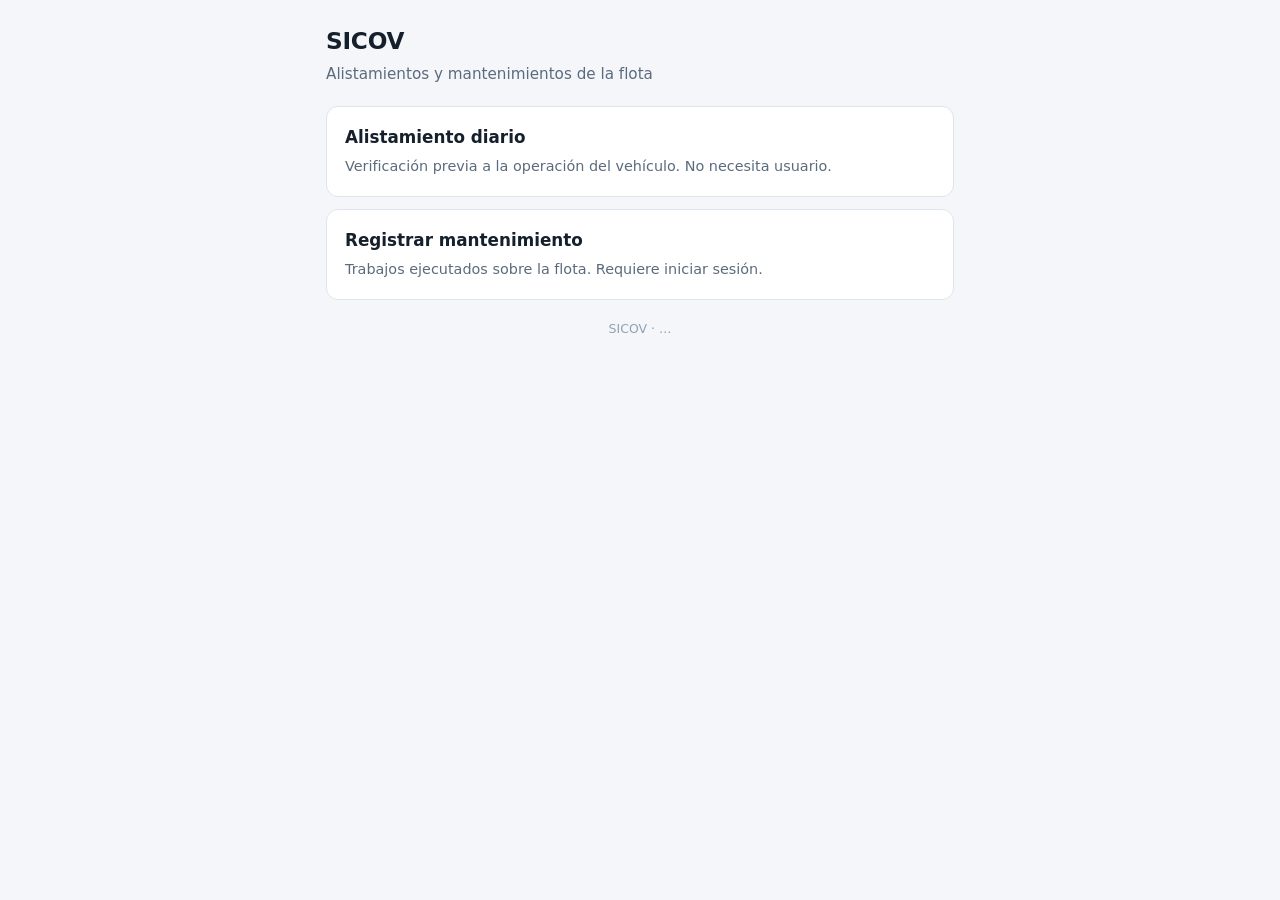
==== index.html @ ee3aa48c "Plataforma SICOV para consumo de GESMOVIL COMBUSES designa a GESMOVIL como Aliado Tecnologico. GESMO" ====
<!doctype html>
<html lang="es">
<head>
<meta charset="utf-8">
<meta name="viewport" content="width=device-width, initial-scale=1, viewport-fit=cover">
<title>SICOV — Alistamientos y mantenimientos</title>
<meta name="description" content="Registro de alistamientos diarios y mantenimientos de la flota.">
<meta name="theme-color" content="#1a4fa0">
<link rel="manifest" href="./manifest.webmanifest">
<link rel="icon" href="./assets/icono-192.png" sizes="192x192" type="image/png">
<link rel="apple-touch-icon" href="./assets/icono-192.png">
<meta name="apple-mobile-web-app-capable" content="yes">
<meta name="apple-mobile-web-app-title" content="SICOV">
<link rel="stylesheet" href="./assets/app.css">
<style>
  /* La portada no lleva barra fija de envio, asi que recupera el hueco que el
     padding del body reserva para ella. */
  body { padding-bottom: calc(env(safe-area-inset-bottom, 0) + 24px); }
</style>
</head>
<body>

<div class="cinta" id="cinta-version" hidden></div>
<div class="cinta" id="cinta-conexion" hidden></div>

<div class="envoltura">
  <header>
    <div>
      <h1>SICOV</h1>
      <p class="sub">Alistamientos y mantenimientos de la flota</p>
    </div>
  </header>

  <div id="aviso" class="aviso error" hidden></div>

  <div class="opciones">
    <a class="opcion" href="./alistamiento.html">
      <strong>Alistamiento diario</strong>
      <span>Verificación previa a la operación del vehículo. No necesita usuario.</span>
    </a>
    <a class="opcion" href="./mantenimiento.html">
      <strong>Registrar mantenimiento</strong>
      <span>Trabajos ejecutados sobre la flota. Requiere iniciar sesión.</span>
    </a>
  </div>

  <div class="panel" id="panel-instalar" hidden style="margin-top:14px">
    <h2>Instalar la app</h2>
    <p class="sub nota">
      Se agrega a la pantalla de inicio y abre sin buscar el enlace, incluso sin señal.
    </p>
    <button type="button" class="primario ancho" id="instalar">Instalar</button>
  </div>

  <p class="pie">SICOV · <span id="version">…</span></p>
</div>

<script src="./assets/comun.js"></script>
<script>
// El navegador avisa cuando la app se puede instalar, y solo entonces: el
// boton no se muestra si ya esta instalada o si el navegador no lo soporta,
// para no ofrecer algo que no va a funcionar.
let peticionInstalar = null;

window.addEventListener("beforeinstallprompt", (ev) => {
  // Se evita el banner propio del navegador para ofrecerlo dentro de la
  // pagina, donde se puede explicar para que sirve.
  ev.preventDefault();
  peticionInstalar = ev;
  document.getElementById("panel-instalar").hidden = false;
});

document.getElementById("instalar").addEventListener("click", async () => {
  if (!peticionInstalar) return;
  peticionInstalar.prompt();
  await peticionInstalar.userChoice;
  // El evento sirve una sola vez: si lo rechaza, el navegador lo volvera a
  // ofrecer mas adelante por su cuenta.
  peticionInstalar = null;
  document.getElementById("panel-instalar").hidden = true;
});

window.addEventListener("appinstalled", () => {
  document.getElementById("panel-instalar").hidden = true;
});
</script>
</body>
</html>
---- assets/app.css ----
/* ---------------------------------------------------------------------------
   Estilos de la plataforma SICOV
   ---------------------------------------------------------------------------
   Compartidos por los dos formularios. Estan en un archivo aparte (y no inline
   en cada HTML) para que el service worker los cachee una vez y los reuse: con
   estilos inline, cada cambio en un formulario obliga a volver a descargar
   todo lo demas.

   Mobile-first sin media queries para crecer: el formulario se llena de pie
   junto al vehiculo, en un telefono. El escritorio solo necesita que la
   columna no se estire, y eso lo resuelve un max-width.
--------------------------------------------------------------------------- */

:root {
  --tinta: #16202c;
  --suave: #5b6b7d;
  --linea: #dfe5ec;
  --fondo: #f4f6f9;
  --panel: #ffffff;
  --ok: #1c7a4a;
  --ok-suave: #e8f5ee;
  --mal: #b3261e;
  --mal-suave: #fdecea;
  --acento: #1a4fa0;
  --acento-suave: #eaf1fb;
  --radio: 12px;
  color-scheme: light;
}

* { box-sizing: border-box; }

body {
  margin: 0;
  /* El padding inferior deja sitio a la barra fija de envio, y el
     safe-area-inset evita que el boton quede bajo la barra del sistema en los
     telefonos con notch. */
  padding: env(safe-area-inset-top, 0) 0 calc(env(safe-area-inset-bottom, 0) + 96px);
  background: var(--fondo);
  color: var(--tinta);
  font: 16px/1.5 system-ui, -apple-system, "Segoe UI", sans-serif;
  -webkit-text-size-adjust: 100%;
  /* La app instalada no debe dar el efecto de rebote de una pagina web. */
  overscroll-behavior-y: contain;
}

.envoltura { max-width: 660px; margin: 0 auto; padding: 16px; }

/* --- Cabecera --- */
header { padding: 8px 0 20px; display: flex; align-items: flex-start; gap: 12px; }
header > div { flex: 1; min-width: 0; }
h1 { margin: 0 0 4px; font-size: 1.45rem; letter-spacing: -0.01em; }
.sub { margin: 0; color: var(--suave); font-size: 0.95rem; }

/* --- Paneles --- */
.panel {
  background: var(--panel);
  border: 1px solid var(--linea);
  border-radius: var(--radio);
  padding: 16px;
  margin-bottom: 14px;
}
.panel h2 {
  margin: 0 0 14px;
  font-size: 0.8rem;
  text-transform: uppercase;
  letter-spacing: 0.07em;
  color: var(--suave);
  font-weight: 600;
}
.panel .nota { margin: -6px 0 14px; }

/* --- Campos --- */
label { display: block; margin-bottom: 14px; }
label:last-child { margin-bottom: 0; }
.etiqueta { display: block; font-size: 0.9rem; font-weight: 600; margin-bottom: 6px; }
.pista { display: block; font-size: 0.82rem; color: var(--suave); font-weight: 400; margin-top: 4px; }
.pista.enlinea { display: inline; margin: 0; }

input, select, textarea {
  width: 100%;
  /* Hereda los 16px del body a proposito: por debajo de 16px, iOS hace zoom
     al enfocar el campo y descoloca el formulario. */
  font: inherit;
  padding: 12px;
  border: 1px solid var(--linea);
  border-radius: 9px;
  background: #fff;
  color: inherit;
}
input:focus-visible, select:focus-visible, textarea:focus-visible {
  outline: 2px solid var(--acento);
  outline-offset: 1px;
  border-color: var(--acento);
}
textarea { min-height: 80px; resize: vertical; }

.par { display: flex; gap: 12px; }
.par > label { flex: 1; min-width: 0; }
@media (max-width: 420px) { .par { flex-direction: column; gap: 0; } }

/* --- Grupos del checklist --- */
.grupo-titulo {
  font-size: 0.78rem;
  text-transform: uppercase;
  letter-spacing: 0.06em;
  color: var(--suave);
  font-weight: 700;
  margin: 18px 0 8px;
  padding-top: 12px;
  border-top: 1px solid var(--linea);
}
.grupo-titulo:first-of-type { margin-top: 0; padding-top: 0; border-top: 0; }

/* --- Item con OK / Falla --- */
.item {
  display: flex;
  align-items: center;
  gap: 12px;
  padding: 10px 0;
  border-bottom: 1px solid var(--linea);
}
.item:last-child { border-bottom: 0; }
.item-texto { flex: 1; min-width: 0; font-size: 0.95rem; }
.item-obs { margin-top: 8px; }

.switch { display: flex; gap: 6px; flex-shrink: 0; }
.switch button {
  /* 44px de alto minimo: es el objetivo tactil que se acierta sin precision,
     con el telefono en una mano y de pie junto al vehiculo. */
  min-width: 46px;
  min-height: 44px;
  padding: 0 10px;
  font: 600 0.85rem/1 system-ui, sans-serif;
  border: 1.5px solid var(--linea);
  border-radius: 9px;
  background: #fff;
  color: var(--suave);
  cursor: pointer;
}
.switch button[aria-pressed="true"][data-valor="ok"] {
  background: var(--ok-suave); border-color: var(--ok); color: var(--ok);
}
.switch button[aria-pressed="true"][data-valor="mal"] {
  background: var(--mal-suave); border-color: var(--mal); color: var(--mal);
}

/* --- Casillas (mantenimiento) --- */
.check {
  display: flex;
  align-items: center;
  gap: 12px;
  padding: 10px 0;
  margin: 0;
  border-bottom: 1px solid var(--linea);
  cursor: pointer;
}
.check:last-child { border-bottom: 0; }
.check input {
  width: 22px; height: 22px;
  flex-shrink: 0;
  accent-color: var(--acento);
  cursor: pointer;
}
.check span { flex: 1; font-size: 0.95rem; }

/* --- Selector de tipo --- */
.tipos { display: flex; gap: 10px; }
.tipos button {
  flex: 1;
  min-height: 52px;
  padding: 10px;
  font: 600 0.95rem/1.3 system-ui, sans-serif;
  border: 1.5px solid var(--linea);
  border-radius: 10px;
  background: #fff;
  color: var(--suave);
  cursor: pointer;
}
.tipos button[aria-pressed="true"] {
  background: var(--acento-suave); border-color: var(--acento); color: var(--acento);
}

/* --- Barra fija de envio --- */
.barra {
  position: fixed;
  left: 0; right: 0; bottom: 0;
  background: rgba(255, 255, 255, 0.97);
  border-top: 1px solid var(--linea);
  padding: 12px 16px calc(12px + env(safe-area-inset-bottom, 0));
}
.barra-interna { max-width: 660px; margin: 0 auto; display: flex; align-items: center; gap: 12px; }
.progreso { flex: 1; font-size: 0.88rem; color: var(--suave); }
.progreso strong { color: var(--tinta); }

/* --- Botones --- */
button.primario {
  font: 600 1rem/1 system-ui, sans-serif;
  padding: 14px 22px;
  min-height: 48px;
  border: 0;
  border-radius: 10px;
  background: var(--acento);
  color: #fff;
  cursor: pointer;
}
button.primario:disabled { background: #a9b4c2; cursor: not-allowed; }
button.primario.ancho { width: 100%; }

button.discreto {
  font: 500 0.88rem/1 system-ui, sans-serif;
  padding: 9px 12px;
  min-height: 40px;
  border: 1px solid var(--linea);
  border-radius: 8px;
  background: #fff;
  color: var(--suave);
  cursor: pointer;
  flex-shrink: 0;
}

/* --- Avisos --- */
.aviso {
  padding: 12px 14px;
  border-radius: 9px;
  margin-bottom: 14px;
  font-size: 0.92rem;
  border: 1px solid;
}
.aviso.error { background: var(--mal-suave); border-color: #f0b4b0; color: #7d1a15; }
.aviso.info  { background: var(--acento-suave); border-color: #c3d6f2; color: #14356e; }
.aviso.bien  { background: var(--ok-suave); border-color: #b3ddc5; color: #125633; }

.cargando { padding: 40px 0; text-align: center; color: var(--suave); }

/* --- Estado de conexion y version ---
   Una cinta fija arriba, no un aviso en el flujo: el conductor tiene que poder
   ver que esta sin red en cualquier momento del formulario, no solo al
   principio. */
.cinta {
  position: sticky;
  top: 0;
  z-index: 10;
  padding: 9px 16px calc(9px + 0px);
  padding-top: calc(9px + env(safe-area-inset-top, 0px));
  font: 600 0.85rem/1.3 system-ui, sans-serif;
  text-align: center;
}
.cinta.sinred { background: #4a3a10; color: #ffe9b0; }
.cinta.nueva  { background: var(--acento); color: #fff; display: flex; align-items: center; gap: 10px; justify-content: center; }
.cinta button {
  font: 600 0.82rem/1 system-ui, sans-serif;
  padding: 7px 11px;
  border: 0;
  border-radius: 7px;
  background: rgba(255, 255, 255, 0.92);
  color: var(--acento);
  cursor: pointer;
}

.pie {
  margin: 20px 0 0;
  text-align: center;
  font-size: 0.78rem;
  color: #93a1b2;
}

/* --- Selector de la portada --- */
.opciones { display: grid; gap: 12px; }
.opcion {
  display: block;
  padding: 18px;
  background: var(--panel);
  border: 1px solid var(--linea);
  border-radius: var(--radio);
  text-decoration: none;
  color: inherit;
}
.opcion strong { display: block; font-size: 1.05rem; margin-bottom: 4px; }
.opcion span { color: var(--suave); font-size: 0.9rem; }

[hidden] { display: none !important; }
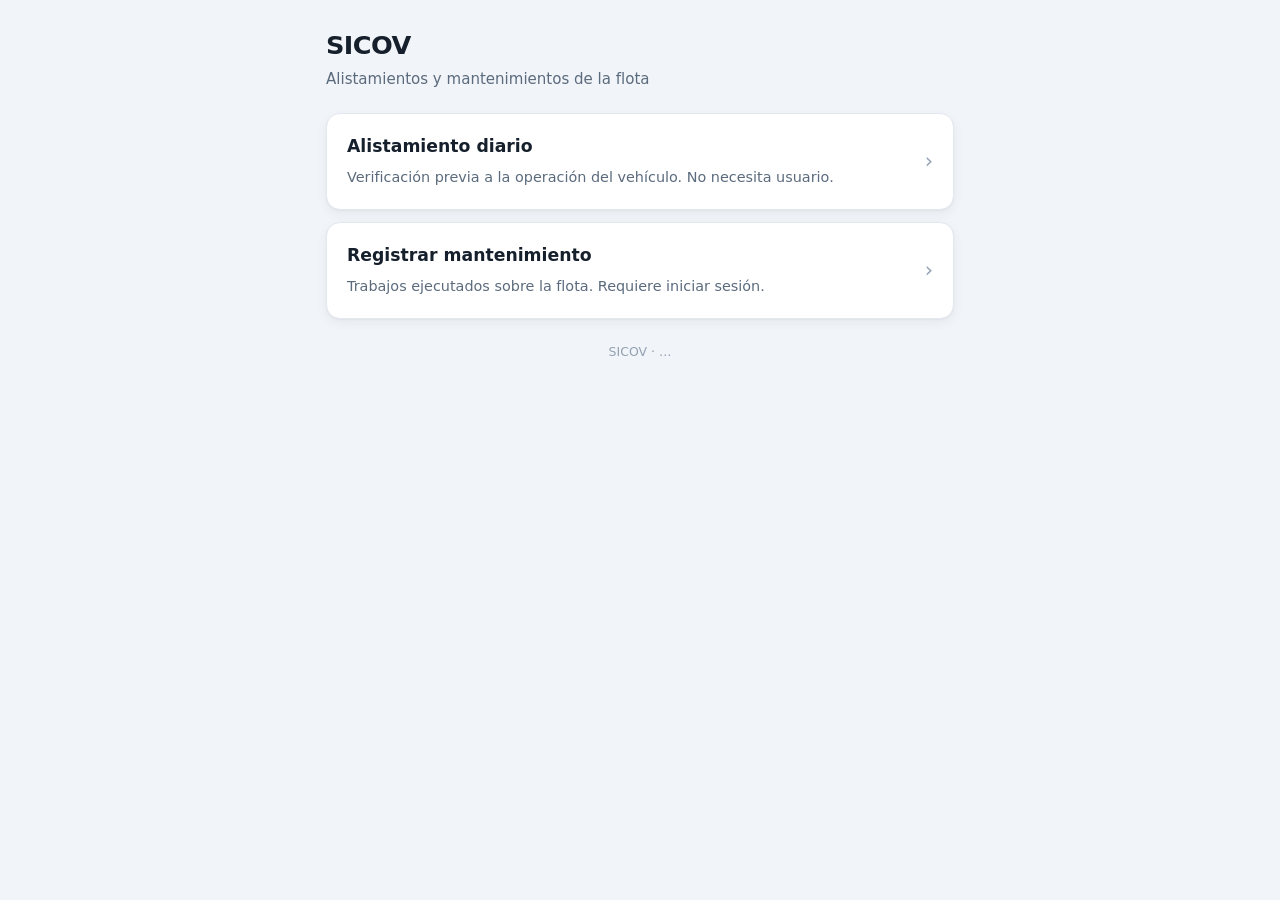
==== commit 08b6e591: "Rediseno del checklist y arreglo del campo de observacion encimado El formulario del conductor se ve" ====
--- a/index.html
+++ b/index.html
@@ -35,12 +35,18 @@
 
   <div class="opciones">
     <a class="opcion" href="./alistamiento.html">
-      <strong>Alistamiento diario</strong>
-      <span>Verificación previa a la operación del vehículo. No necesita usuario.</span>
+      <div>
+        <strong>Alistamiento diario</strong>
+        <span>Verificación previa a la operación del vehículo. No necesita usuario.</span>
+      </div>
+      <span class="flecha" aria-hidden="true">›</span>
     </a>
     <a class="opcion" href="./mantenimiento.html">
-      <strong>Registrar mantenimiento</strong>
-      <span>Trabajos ejecutados sobre la flota. Requiere iniciar sesión.</span>
+      <div>
+        <strong>Registrar mantenimiento</strong>
+        <span>Trabajos ejecutados sobre la flota. Requiere iniciar sesión.</span>
+      </div>
+      <span class="flecha" aria-hidden="true">›</span>
     </a>
   </div>
 
--- a/assets/app.css
+++ b/assets/app.css
@@ -9,22 +9,89 @@
    Mobile-first sin media queries para crecer: el formulario se llena de pie
    junto al vehiculo, en un telefono. El escritorio solo necesita que la
    columna no se estire, y eso lo resuelve un max-width.
+
+   DOS COSAS MANDAN EN ESTE DISENO, y no son esteticas:
+
+   1. Se usa a pleno sol y a las 4 de la manana. De ahi que los estados
+      marcados sean rellenos de color con texto blanco, y no fondos tenidos con
+      texto de color: un tinte claro desaparece bajo el sol directo. Y de ahi
+      el modo oscuro, que a esa hora no es un lujo.
+
+   2. Se toca con una mano, de pie, a veces con guantes. Ningun objetivo
+      tactil baja de 48px.
+
+   Lo marcado RECEDE y lo pendiente resalta: un item ya verificado se tine y
+   baja de contraste, mientras los que faltan siguen en blanco. Asi el ojo va
+   solo a lo que queda, que es la pregunta que el conductor se hace al bajar
+   la lista.
 --------------------------------------------------------------------------- */
 
 :root {
   --tinta: #16202c;
   --suave: #5b6b7d;
-  --linea: #dfe5ec;
-  --fondo: #f4f6f9;
+  --tenue: #93a1b2;
+  --linea: #e3e8ef;
+  --linea-fuerte: #cdd6e0;
+  --fondo: #f1f4f8;
   --panel: #ffffff;
-  --ok: #1c7a4a;
-  --ok-suave: #e8f5ee;
+  --campo: #ffffff;
+
+  --ok: #16794a;
+  --ok-claro: #1f9a5e;
+  --ok-suave: #e9f6ef;
+  --ok-borde: #a8ddc1;
+
   --mal: #b3261e;
-  --mal-suave: #fdecea;
+  --mal-claro: #d13a30;
+  --mal-suave: #fdedeb;
+  --mal-borde: #f2b9b4;
+
   --acento: #1a4fa0;
+  --acento-claro: #2a66c4;
   --acento-suave: #eaf1fb;
-  --radio: 12px;
+  --acento-borde: #bed3f0;
+
+  --radio: 14px;
+  --radio-chico: 10px;
+  --sombra: 0 1px 2px rgba(22, 32, 44, 0.04), 0 4px 12px rgba(22, 32, 44, 0.05);
+  --sombra-barra: 0 -2px 16px rgba(22, 32, 44, 0.10);
+
   color-scheme: light;
+}
+
+/* El turno arranca de noche. Se redefinen solo los tokens: ninguna regla de
+   abajo sabe en que modo esta. */
+@media (prefers-color-scheme: dark) {
+  :root {
+    --tinta: #e8edf4;
+    --suave: #9aa8ba;
+    --tenue: #6b7a8d;
+    --linea: #2a3542;
+    --linea-fuerte: #3a4757;
+    --fondo: #0f151c;
+    --panel: #18202a;
+    --campo: #1e2833;
+
+    --ok: #3fbd7d;
+    --ok-claro: #2f9d64;
+    --ok-suave: #14301f;
+    --ok-borde: #2c6444;
+
+    --mal: #f28b83;
+    --mal-claro: #d4483c;
+    --mal-suave: #331715;
+    --mal-borde: #6b2b25;
+
+    --acento: #6ba3f5;
+    --acento-claro: #3d7fd8;
+    --acento-suave: #16243a;
+    --acento-borde: #2d4a75;
+
+    --sombra: 0 1px 2px rgba(0, 0, 0, 0.3), 0 4px 12px rgba(0, 0, 0, 0.25);
+    --sombra-barra: 0 -2px 16px rgba(0, 0, 0, 0.4);
+
+    color-scheme: dark;
+  }
 }
 
 * { box-sizing: border-box; }
@@ -34,185 +101,334 @@
   /* El padding inferior deja sitio a la barra fija de envio, y el
      safe-area-inset evita que el boton quede bajo la barra del sistema en los
      telefonos con notch. */
-  padding: env(safe-area-inset-top, 0) 0 calc(env(safe-area-inset-bottom, 0) + 96px);
+  padding: env(safe-area-inset-top, 0) 0 calc(env(safe-area-inset-bottom, 0) + 108px);
   background: var(--fondo);
   color: var(--tinta);
   font: 16px/1.5 system-ui, -apple-system, "Segoe UI", sans-serif;
   -webkit-text-size-adjust: 100%;
   /* La app instalada no debe dar el efecto de rebote de una pagina web. */
   overscroll-behavior-y: contain;
+  -webkit-tap-highlight-color: transparent;
 }
 
 .envoltura { max-width: 660px; margin: 0 auto; padding: 16px; }
 
 /* --- Cabecera --- */
-header { padding: 8px 0 20px; display: flex; align-items: flex-start; gap: 12px; }
+header { padding: 10px 0 22px; display: flex; align-items: flex-start; gap: 12px; }
 header > div { flex: 1; min-width: 0; }
-h1 { margin: 0 0 4px; font-size: 1.45rem; letter-spacing: -0.01em; }
-.sub { margin: 0; color: var(--suave); font-size: 0.95rem; }
+h1 {
+  margin: 0 0 4px;
+  font-size: 1.6rem;
+  font-weight: 700;
+  letter-spacing: -0.022em;
+}
+.sub { margin: 0; color: var(--suave); font-size: 0.94rem; }
 
 /* --- Paneles --- */
 .panel {
   background: var(--panel);
   border: 1px solid var(--linea);
   border-radius: var(--radio);
-  padding: 16px;
+  padding: 18px;
   margin-bottom: 14px;
+  box-shadow: var(--sombra);
 }
 .panel h2 {
-  margin: 0 0 14px;
-  font-size: 0.8rem;
+  margin: 0 0 16px;
+  font-size: 0.75rem;
   text-transform: uppercase;
-  letter-spacing: 0.07em;
+  letter-spacing: 0.08em;
   color: var(--suave);
-  font-weight: 600;
-}
-.panel .nota { margin: -6px 0 14px; }
+  font-weight: 700;
+}
+.panel .nota { margin: -8px 0 16px; font-size: 0.9rem; }
 
 /* --- Campos --- */
-label { display: block; margin-bottom: 14px; }
+label { display: block; margin-bottom: 16px; }
 label:last-child { margin-bottom: 0; }
-.etiqueta { display: block; font-size: 0.9rem; font-weight: 600; margin-bottom: 6px; }
-.pista { display: block; font-size: 0.82rem; color: var(--suave); font-weight: 400; margin-top: 4px; }
-.pista.enlinea { display: inline; margin: 0; }
+.etiqueta { display: block; font-size: 0.88rem; font-weight: 600; margin-bottom: 7px; }
+.pista { display: block; font-size: 0.82rem; color: var(--suave); font-weight: 400; margin-top: 6px; }
+.pista.enlinea { display: inline; margin: 0; font-weight: 400; }
+.pista.bien { color: var(--ok); font-weight: 600; }
 
 input, select, textarea {
   width: 100%;
   /* Hereda los 16px del body a proposito: por debajo de 16px, iOS hace zoom
      al enfocar el campo y descoloca el formulario. */
   font: inherit;
-  padding: 12px;
-  border: 1px solid var(--linea);
-  border-radius: 9px;
-  background: #fff;
+  padding: 13px 14px;
+  min-height: 50px;
+  border: 1.5px solid var(--linea-fuerte);
+  border-radius: var(--radio-chico);
+  background: var(--campo);
   color: inherit;
-}
+  transition: border-color .15s, box-shadow .15s;
+}
+input::placeholder, textarea::placeholder { color: var(--tenue); }
 input:focus-visible, select:focus-visible, textarea:focus-visible {
-  outline: 2px solid var(--acento);
-  outline-offset: 1px;
+  outline: none;
   border-color: var(--acento);
-}
-textarea { min-height: 80px; resize: vertical; }
+  box-shadow: 0 0 0 3px var(--acento-suave);
+}
+textarea { min-height: 88px; resize: vertical; line-height: 1.5; }
+
+/* La flecha del select se dibuja con dos gradientes en vez de una imagen:
+   hereda el color del tema y no cuesta una peticion mas. */
+select {
+  appearance: none;
+  -webkit-appearance: none;
+  padding-right: 40px;
+  background-image: linear-gradient(45deg, transparent 50%, var(--suave) 50%),
+                    linear-gradient(135deg, var(--suave) 50%, transparent 50%);
+  background-position: calc(100% - 20px) calc(50% + 2px), calc(100% - 15px) calc(50% + 2px);
+  background-size: 5px 5px, 5px 5px;
+  background-repeat: no-repeat;
+}
 
 .par { display: flex; gap: 12px; }
 .par > label { flex: 1; min-width: 0; }
 @media (max-width: 420px) { .par { flex-direction: column; gap: 0; } }
 
 /* --- Grupos del checklist --- */
-.grupo-titulo {
+.grupo {
+  display: flex;
+  align-items: center;
+  gap: 10px;
+  margin: 22px 0 10px;
+  padding-top: 18px;
+  border-top: 1px solid var(--linea);
+}
+.grupo:first-of-type { margin-top: 0; padding-top: 0; border-top: 0; }
+.grupo-nombre {
+  flex: 1;
+  min-width: 0;
   font-size: 0.78rem;
   text-transform: uppercase;
-  letter-spacing: 0.06em;
+  letter-spacing: 0.07em;
   color: var(--suave);
   font-weight: 700;
-  margin: 18px 0 8px;
-  padding-top: 12px;
-  border-top: 1px solid var(--linea);
-}
-.grupo-titulo:first-of-type { margin-top: 0; padding-top: 0; border-top: 0; }
-
-/* --- Item con OK / Falla --- */
+}
+
+/* Contador por grupo: dice cuanto falta de ESTE bloque sin tener que contar a
+   ojo. Se pone verde solo cuando el grupo esta completo. */
+.grupo-cuenta {
+  flex-shrink: 0;
+  font: 700 0.75rem/1 system-ui, sans-serif;
+  padding: 6px 10px;
+  border-radius: 99px;
+  background: var(--fondo);
+  border: 1px solid var(--linea);
+  color: var(--tenue);
+  font-variant-numeric: tabular-nums;
+}
+.grupo-cuenta[data-completo="si"] {
+  background: var(--ok-suave);
+  border-color: var(--ok-borde);
+  color: var(--ok);
+}
+
+/* --- Item del checklist ---
+   GRID de una columna, no flex de una fila. El campo de observacion se anade
+   como segundo hijo cuando se marca Falla, y con flex se metia como tercera
+   columna: aplastaba el texto y lo encimaba con el switch. Con grid cae en su
+   propia fila, a todo el ancho, que es donde se puede escribir. */
 .item {
+  display: grid;
+  gap: 12px;
+  padding: 14px;
+  margin-bottom: 10px;
+  border: 1.5px solid var(--linea);
+  border-radius: var(--radio-chico);
+  background: var(--panel);
+  transition: background-color .15s, border-color .15s;
+}
+.item:last-child { margin-bottom: 0; }
+
+.item-fila {
   display: flex;
   align-items: center;
-  gap: 12px;
-  padding: 10px 0;
-  border-bottom: 1px solid var(--linea);
-}
-.item:last-child { border-bottom: 0; }
-.item-texto { flex: 1; min-width: 0; font-size: 0.95rem; }
-.item-obs { margin-top: 8px; }
-
-.switch { display: flex; gap: 6px; flex-shrink: 0; }
+  gap: 14px;
+}
+.item-texto {
+  flex: 1;
+  min-width: 0;
+  font-size: 0.97rem;
+  font-weight: 500;
+  line-height: 1.35;
+}
+
+/* Lo ya resuelto recede para que resalte lo que falta. */
+.item[data-estado="ok"] {
+  background: var(--ok-suave);
+  border-color: var(--ok-borde);
+}
+.item[data-estado="ok"] .item-texto { color: var(--suave); font-weight: 400; }
+.item[data-estado="mal"] {
+  background: var(--mal-suave);
+  border-color: var(--mal-borde);
+}
+
+.item-obs {
+  /* Ocupa la fila entera del grid. Sin esto volveria a competir por el ancho
+     con el texto y el switch. */
+  grid-column: 1 / -1;
+  min-height: 48px;
+  font-size: 0.94rem;
+}
+
+/* --- El switch OK / Falla ---
+   Relleno solido con texto blanco al marcar, no un tinte claro: el tinte se
+   pierde con el telefono a pleno sol, que es cuando mas se usa. */
+.switch { display: flex; gap: 8px; flex-shrink: 0; }
 .switch button {
-  /* 44px de alto minimo: es el objetivo tactil que se acierta sin precision,
+  /* 48px de lado minimo: es el objetivo tactil que se acierta sin precision,
      con el telefono en una mano y de pie junto al vehiculo. */
-  min-width: 46px;
-  min-height: 44px;
-  padding: 0 10px;
-  font: 600 0.85rem/1 system-ui, sans-serif;
-  border: 1.5px solid var(--linea);
-  border-radius: 9px;
-  background: #fff;
+  min-width: 64px;
+  min-height: 48px;
+  padding: 0 12px;
+  font: 700 0.85rem/1 system-ui, sans-serif;
+  border: 1.5px solid var(--linea-fuerte);
+  border-radius: var(--radio-chico);
+  background: var(--campo);
   color: var(--suave);
   cursor: pointer;
-}
+  transition: background-color .12s, border-color .12s, color .12s, opacity .12s;
+  display: flex;
+  align-items: center;
+  justify-content: center;
+  gap: 5px;
+}
+.switch button:active { transform: scale(0.96); }
+.switch .glifo { font-size: 1rem; line-height: 1; }
+
 .switch button[aria-pressed="true"][data-valor="ok"] {
-  background: var(--ok-suave); border-color: var(--ok); color: var(--ok);
+  background: var(--ok-claro);
+  border-color: var(--ok-claro);
+  color: #fff;
 }
 .switch button[aria-pressed="true"][data-valor="mal"] {
-  background: var(--mal-suave); border-color: var(--mal); color: var(--mal);
+  background: var(--mal-claro);
+  border-color: var(--mal-claro);
+  color: #fff;
+}
+
+/* El no elegido se apaga, para que de un vistazo se lea cual quedo. */
+.item[data-estado] .switch button[aria-pressed="false"] {
+  opacity: 0.4;
+  border-color: var(--linea);
 }
 
 /* --- Casillas (mantenimiento) --- */
 .check {
   display: flex;
   align-items: center;
-  gap: 12px;
-  padding: 10px 0;
-  margin: 0;
-  border-bottom: 1px solid var(--linea);
-  cursor: pointer;
-}
-.check:last-child { border-bottom: 0; }
+  gap: 14px;
+  padding: 14px;
+  margin: 0 0 8px;
+  border: 1.5px solid var(--linea);
+  border-radius: var(--radio-chico);
+  background: var(--panel);
+  cursor: pointer;
+  transition: background-color .15s, border-color .15s;
+}
+.check:last-child { margin-bottom: 0; }
+.check:has(input:checked) {
+  background: var(--acento-suave);
+  border-color: var(--acento-borde);
+}
 .check input {
-  width: 22px; height: 22px;
+  width: 24px; height: 24px;
   flex-shrink: 0;
-  accent-color: var(--acento);
-  cursor: pointer;
-}
-.check span { flex: 1; font-size: 0.95rem; }
+  accent-color: var(--acento-claro);
+  cursor: pointer;
+}
+.check span { flex: 1; font-size: 0.96rem; font-weight: 500; }
 
 /* --- Selector de tipo --- */
 .tipos { display: flex; gap: 10px; }
 .tipos button {
   flex: 1;
-  min-height: 52px;
+  min-height: 56px;
   padding: 10px;
   font: 600 0.95rem/1.3 system-ui, sans-serif;
-  border: 1.5px solid var(--linea);
-  border-radius: 10px;
-  background: #fff;
+  border: 1.5px solid var(--linea-fuerte);
+  border-radius: var(--radio-chico);
+  background: var(--campo);
   color: var(--suave);
   cursor: pointer;
+  transition: background-color .12s, border-color .12s, color .12s;
 }
 .tipos button[aria-pressed="true"] {
-  background: var(--acento-suave); border-color: var(--acento); color: var(--acento);
+  background: var(--acento-claro);
+  border-color: var(--acento-claro);
+  color: #fff;
 }
 
 /* --- Barra fija de envio --- */
 .barra {
   position: fixed;
   left: 0; right: 0; bottom: 0;
-  background: rgba(255, 255, 255, 0.97);
+  background: var(--panel);
   border-top: 1px solid var(--linea);
+  box-shadow: var(--sombra-barra);
   padding: 12px 16px calc(12px + env(safe-area-inset-bottom, 0));
 }
-.barra-interna { max-width: 660px; margin: 0 auto; display: flex; align-items: center; gap: 12px; }
-.progreso { flex: 1; font-size: 0.88rem; color: var(--suave); }
-.progreso strong { color: var(--tinta); }
+.barra-interna {
+  max-width: 660px; margin: 0 auto;
+  display: flex; align-items: center; gap: 14px;
+}
+.progreso { flex: 1; min-width: 0; }
+.progreso-texto { font-size: 0.85rem; color: var(--suave); margin-bottom: 7px; }
+/* Mantenimiento usa el texto sin riel debajo, asi que no necesita el hueco. */
+.progreso.progreso-texto { margin-bottom: 0; }
+.progreso-texto strong { color: var(--tinta); font-variant-numeric: tabular-nums; }
+.progreso-texto .fallas { color: var(--mal); font-weight: 600; }
+
+/* Barra visual ademas del numero: al bajar por 40 puntos, "cuanto me queda"
+   se responde mejor con una longitud que leyendo una cifra. */
+.progreso-riel {
+  height: 6px;
+  border-radius: 99px;
+  background: var(--linea);
+  overflow: hidden;
+}
+.progreso-lleno {
+  height: 100%;
+  width: 0;
+  border-radius: 99px;
+  background: var(--acento-claro);
+  transition: width .2s ease-out;
+}
+.progreso-lleno[data-lleno="si"] { background: var(--ok-claro); }
 
 /* --- Botones --- */
 button.primario {
-  font: 600 1rem/1 system-ui, sans-serif;
-  padding: 14px 22px;
-  min-height: 48px;
+  font: 700 1rem/1 system-ui, sans-serif;
+  padding: 15px 24px;
+  min-height: 52px;
   border: 0;
-  border-radius: 10px;
-  background: var(--acento);
+  border-radius: var(--radio-chico);
+  background: var(--acento-claro);
   color: #fff;
   cursor: pointer;
-}
-button.primario:disabled { background: #a9b4c2; cursor: not-allowed; }
+  flex-shrink: 0;
+  transition: background-color .12s, opacity .12s;
+}
+button.primario:active { transform: scale(0.98); }
+button.primario:disabled {
+  background: var(--linea-fuerte);
+  color: var(--tenue);
+  cursor: not-allowed;
+}
 button.primario.ancho { width: 100%; }
 
 button.discreto {
-  font: 500 0.88rem/1 system-ui, sans-serif;
-  padding: 9px 12px;
-  min-height: 40px;
-  border: 1px solid var(--linea);
-  border-radius: 8px;
-  background: #fff;
+  font: 600 0.88rem/1 system-ui, sans-serif;
+  padding: 11px 14px;
+  min-height: 44px;
+  border: 1.5px solid var(--linea-fuerte);
+  border-radius: var(--radio-chico);
+  background: var(--campo);
   color: var(--suave);
   cursor: pointer;
   flex-shrink: 0;
@@ -220,17 +436,18 @@
 
 /* --- Avisos --- */
 .aviso {
-  padding: 12px 14px;
-  border-radius: 9px;
+  padding: 14px 16px;
+  border-radius: var(--radio-chico);
   margin-bottom: 14px;
   font-size: 0.92rem;
-  border: 1px solid;
-}
-.aviso.error { background: var(--mal-suave); border-color: #f0b4b0; color: #7d1a15; }
-.aviso.info  { background: var(--acento-suave); border-color: #c3d6f2; color: #14356e; }
-.aviso.bien  { background: var(--ok-suave); border-color: #b3ddc5; color: #125633; }
-
-.cargando { padding: 40px 0; text-align: center; color: var(--suave); }
+  border: 1.5px solid;
+  line-height: 1.45;
+}
+.aviso.error { background: var(--mal-suave); border-color: var(--mal-borde); color: var(--mal); }
+.aviso.info  { background: var(--acento-suave); border-color: var(--acento-borde); color: var(--acento); }
+.aviso.bien  { background: var(--ok-suave); border-color: var(--ok-borde); color: var(--ok); }
+
+.cargando { padding: 48px 0; text-align: center; color: var(--suave); }
 
 /* --- Estado de conexion y version ---
    Una cinta fija arriba, no un aviso en el flujo: el conductor tiene que poder
@@ -240,42 +457,57 @@
   position: sticky;
   top: 0;
   z-index: 10;
-  padding: 9px 16px calc(9px + 0px);
-  padding-top: calc(9px + env(safe-area-inset-top, 0px));
+  padding: 10px 16px;
+  padding-top: calc(10px + env(safe-area-inset-top, 0px));
   font: 600 0.85rem/1.3 system-ui, sans-serif;
   text-align: center;
 }
 .cinta.sinred { background: #4a3a10; color: #ffe9b0; }
-.cinta.nueva  { background: var(--acento); color: #fff; display: flex; align-items: center; gap: 10px; justify-content: center; }
+.cinta.nueva  { background: var(--acento-claro); color: #fff; display: flex; align-items: center; gap: 10px; justify-content: center; }
 .cinta button {
-  font: 600 0.82rem/1 system-ui, sans-serif;
-  padding: 7px 11px;
+  font: 700 0.82rem/1 system-ui, sans-serif;
+  padding: 9px 13px;
+  min-height: 40px;
   border: 0;
-  border-radius: 7px;
-  background: rgba(255, 255, 255, 0.92);
+  border-radius: 8px;
+  background: rgba(255, 255, 255, 0.95);
   color: var(--acento);
   cursor: pointer;
 }
 
 .pie {
-  margin: 20px 0 0;
+  margin: 24px 0 0;
   text-align: center;
   font-size: 0.78rem;
-  color: #93a1b2;
+  color: var(--tenue);
 }
 
 /* --- Selector de la portada --- */
 .opciones { display: grid; gap: 12px; }
 .opcion {
-  display: block;
-  padding: 18px;
+  display: flex;
+  align-items: center;
+  gap: 14px;
+  padding: 20px;
   background: var(--panel);
   border: 1px solid var(--linea);
   border-radius: var(--radio);
+  box-shadow: var(--sombra);
   text-decoration: none;
   color: inherit;
-}
-.opcion strong { display: block; font-size: 1.05rem; margin-bottom: 4px; }
-.opcion span { color: var(--suave); font-size: 0.9rem; }
+  transition: border-color .15s, transform .12s;
+}
+.opcion:active { transform: scale(0.99); }
+.opcion > div { flex: 1; min-width: 0; }
+.opcion strong { display: block; font-size: 1.08rem; font-weight: 700; margin-bottom: 5px; }
+.opcion span { color: var(--suave); font-size: 0.9rem; line-height: 1.45; }
+.opcion .flecha { color: var(--tenue); font-size: 1.3rem; flex-shrink: 0; }
+
+/* Quien fija "reducir movimiento" no quiere transiciones, ni aqui ni en
+   ningun otro sitio. */
+@media (prefers-reduced-motion: reduce) {
+  * { transition: none !important; }
+  button:active, .opcion:active, button.primario:active { transform: none !important; }
+}
 
 [hidden] { display: none !important; }
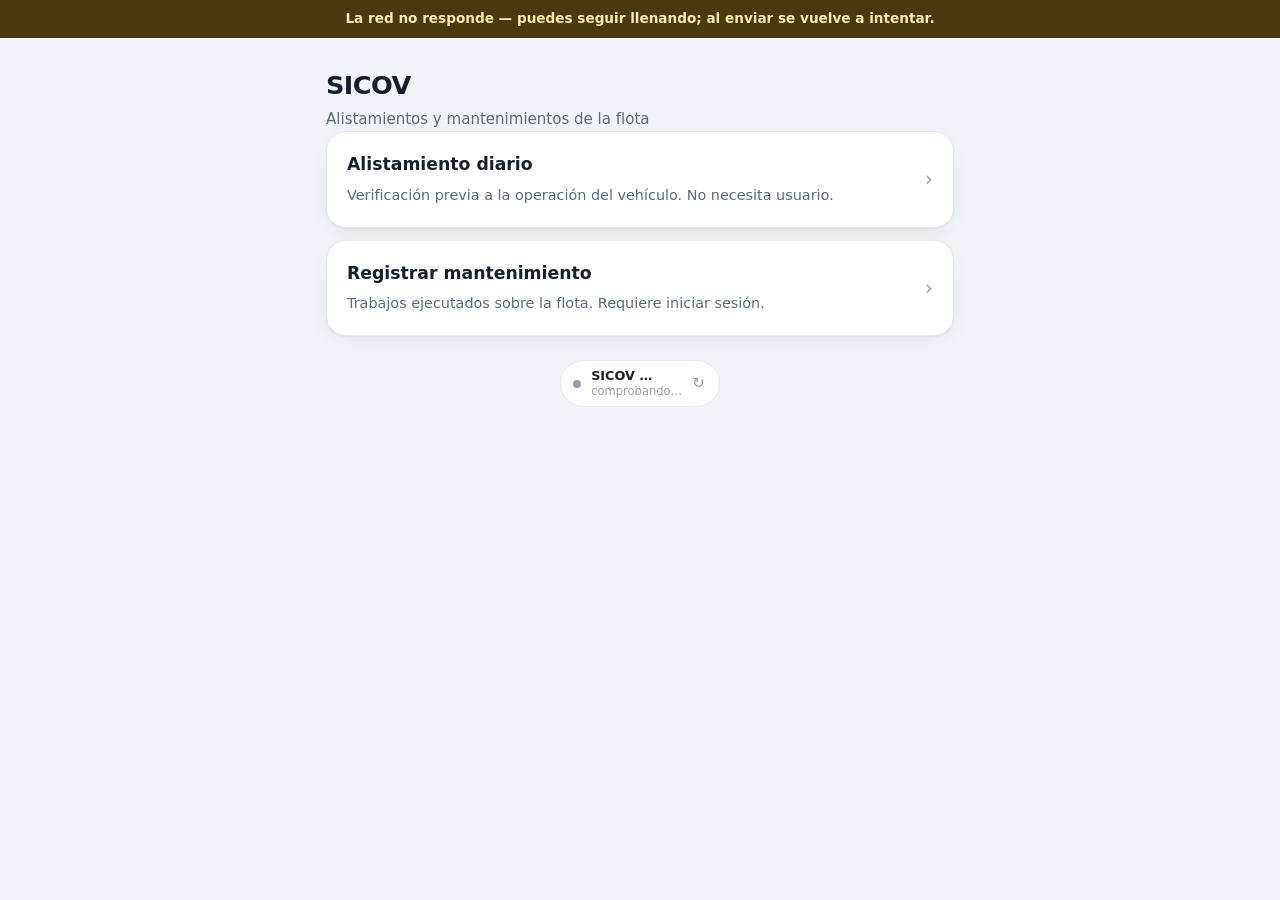
==== commit 165db481: "Versionado de la PWA autogestionado, con cuenta atras e indicador visible CUENTA ATRAS  Al detectars" ====
--- a/index.html
+++ b/index.html
@@ -58,7 +58,16 @@
     <button type="button" class="primario ancho" id="instalar">Instalar</button>
   </div>
 
-  <p class="pie">SICOV · <span id="version">…</span></p>
+  <footer class="pie">
+    <button type="button" class="version-caja" id="version-caja" data-estado="sinsw">
+      <span class="version-luz" aria-hidden="true"></span>
+      <span class="version-datos">
+        <span class="version-num">SICOV <span id="version">…</span></span>
+        <span class="version-nota" id="version-nota">comprobando…</span>
+      </span>
+      <span class="version-refrescar" aria-hidden="true">&#8635;</span>
+    </button>
+  </footer>
 </div>
 
 <script src="./assets/comun.js"></script>
--- a/assets/app.css
+++ b/assets/app.css
@@ -12,10 +12,9 @@
 
    DOS COSAS MANDAN EN ESTE DISENO, y no son esteticas:
 
-   1. Se usa a pleno sol y a las 4 de la manana. De ahi que los estados
-      marcados sean rellenos de color con texto blanco, y no fondos tenidos con
-      texto de color: un tinte claro desaparece bajo el sol directo. Y de ahi
-      el modo oscuro, que a esa hora no es un lujo.
+   1. Se usa a pleno sol. De ahi que los estados marcados sean rellenos de
+      color con texto blanco, y no fondos tenidos con texto de color: un tinte
+      claro desaparece bajo el sol directo.
 
    2. Se toca con una mano, de pie, a veces con guantes. Ningun objetivo
       tactil baja de 48px.
@@ -51,48 +50,30 @@
   --acento-suave: #eaf1fb;
   --acento-borde: #bed3f0;
 
-  --radio: 14px;
-  --radio-chico: 10px;
-  --sombra: 0 1px 2px rgba(22, 32, 44, 0.04), 0 4px 12px rgba(22, 32, 44, 0.05);
-  --sombra-barra: 0 -2px 16px rgba(22, 32, 44, 0.10);
+  /* Radios grandes y sombras en capas. Una sola sombra difusa aplana el
+     panel; dos (una de contacto, corta y oscura, y otra de elevacion, larga y
+     tenue) es como se comporta una sombra real y es lo que separa una tarjeta
+     de un recuadro con borde. */
+  --radio: 20px;
+  --radio-chico: 14px;
+  --radio-mini: 11px;
+  --sombra:
+    0 1px 2px rgba(16, 28, 44, 0.05),
+    0 8px 24px -8px rgba(16, 28, 44, 0.10);
+  --sombra-alta:
+    0 2px 4px rgba(16, 28, 44, 0.06),
+    0 16px 40px -12px rgba(16, 28, 44, 0.18);
+  --sombra-barra: 0 -1px 0 rgba(16, 28, 44, 0.06), 0 -12px 32px -8px rgba(16, 28, 44, 0.12);
 
   color-scheme: light;
 }
 
-/* El turno arranca de noche. Se redefinen solo los tokens: ninguna regla de
-   abajo sabe en que modo esta. */
-@media (prefers-color-scheme: dark) {
-  :root {
-    --tinta: #e8edf4;
-    --suave: #9aa8ba;
-    --tenue: #6b7a8d;
-    --linea: #2a3542;
-    --linea-fuerte: #3a4757;
-    --fondo: #0f151c;
-    --panel: #18202a;
-    --campo: #1e2833;
-
-    --ok: #3fbd7d;
-    --ok-claro: #2f9d64;
-    --ok-suave: #14301f;
-    --ok-borde: #2c6444;
-
-    --mal: #f28b83;
-    --mal-claro: #d4483c;
-    --mal-suave: #331715;
-    --mal-borde: #6b2b25;
-
-    --acento: #6ba3f5;
-    --acento-claro: #3d7fd8;
-    --acento-suave: #16243a;
-    --acento-borde: #2d4a75;
-
-    --sombra: 0 1px 2px rgba(0, 0, 0, 0.3), 0 4px 12px rgba(0, 0, 0, 0.25);
-    --sombra-barra: 0 -2px 16px rgba(0, 0, 0, 0.4);
-
-    color-scheme: dark;
-  }
-}
+/* Sin modo oscuro a proposito. Se probo y el resultado no convence: en una
+   app de trabajo que se llena a la carrera, el fondo negro hace que el verde y
+   el rojo de OK/Falla pierdan la contundencia que tienen sobre blanco, que es
+   lo unico que el conductor mira. Si mas adelante hace falta para el turno de
+   madrugada, se redefinen los tokens de :root y ninguna regla de abajo se
+   entera. */
 
 * { box-sizing: border-box; }
 
@@ -104,7 +85,13 @@
   padding: env(safe-area-inset-top, 0) 0 calc(env(safe-area-inset-bottom, 0) + 108px);
   background: var(--fondo);
   color: var(--tinta);
-  font: 16px/1.5 system-ui, -apple-system, "Segoe UI", sans-serif;
+  /* La familia del sistema, pero pidiendo la optica de texto de iOS y las
+     formas mas modernas en Android. Sin fuente web: la app tiene que abrir
+     igual sin red, y una fuente que no carga deja el formulario saltando de
+     tamano justo cuando el conductor empieza a tocar. */
+  font: 16px/1.5 -apple-system, BlinkMacSystemFont, "Segoe UI Variable Text",
+        "Segoe UI", Roboto, system-ui, sans-serif;
+  font-feature-settings: "cv11", "ss01";
   -webkit-text-size-adjust: 100%;
   /* La app instalada no debe dar el efecto de rebote de una pagina web. */
   overscroll-behavior-y: contain;
@@ -113,9 +100,91 @@
 
 .envoltura { max-width: 660px; margin: 0 auto; padding: 16px; }
 
-/* --- Cabecera --- */
-header { padding: 10px 0 22px; display: flex; align-items: flex-start; gap: 12px; }
-header > div { flex: 1; min-width: 0; }
+/* Entrada escalonada de los bloques. Un retardo corto por tarjeta hace que la
+   pantalla se arme en vez de aparecer de golpe; es la diferencia entre una
+   pagina y una app. Se anula si el sistema pide menos movimiento. */
+@keyframes surgir {
+  from { opacity: 0; transform: translateY(8px); }
+  to   { opacity: 1; transform: none; }
+}
+.hero, .panel { animation: surgir .32s cubic-bezier(.22,.61,.36,1) backwards; }
+.panel:nth-of-type(1) { animation-delay: .04s; }
+.panel:nth-of-type(2) { animation-delay: .08s; }
+.panel:nth-of-type(3) { animation-delay: .12s; }
+
+@media (prefers-reduced-motion: reduce) {
+  .hero, .panel { animation: none; }
+}
+
+/* --- Cabecera ---
+   Lleva el progreso dentro. Un titulo que solo dice el nombre de la pantalla
+   deja de aportar al segundo de abrirla; el estado, en cambio, se consulta
+   cada pocos toques. El degradado no es adorno: separa el bloque de contexto
+   del area donde se trabaja, sin una linea divisoria mas. */
+.hero {
+  position: relative;
+  margin-bottom: 16px;
+  padding: 20px;
+  border-radius: var(--radio);
+  background:
+    radial-gradient(120% 140% at 100% 0%, #2f6fd0 0%, rgba(47,111,208,0) 55%),
+    linear-gradient(160deg, #1d58ae 0%, #15407e 100%);
+  color: #fff;
+  box-shadow: var(--sombra-alta);
+  overflow: hidden;
+}
+.hero-fila {
+  display: flex;
+  align-items: flex-start;
+  justify-content: space-between;
+  gap: 16px;
+  margin-bottom: 18px;
+}
+.hero-texto { min-width: 0; }
+.hero-rotulo {
+  margin: 0 0 3px;
+  font-size: 0.72rem;
+  font-weight: 650;
+  text-transform: uppercase;
+  letter-spacing: 0.1em;
+  color: rgba(255, 255, 255, 0.62);
+}
+.hero h1 {
+  margin: 0;
+  font-size: 1.45rem;
+  font-weight: 700;
+  letter-spacing: -0.028em;
+  line-height: 1.15;
+}
+/* La cifra grande es lo unico que se mira al volver a la pantalla, asi que
+   manda sobre el titulo en tamano. */
+.hero-cifra {
+  flex-shrink: 0;
+  display: flex;
+  align-items: baseline;
+  font-variant-numeric: tabular-nums;
+  letter-spacing: -0.04em;
+}
+.hero-cifra strong { font-size: 2.1rem; font-weight: 750; line-height: 1; }
+.hero-cifra span {
+  font-size: 1.05rem;
+  font-weight: 600;
+  color: rgba(255, 255, 255, 0.55);
+}
+.hero-pie {
+  margin: 10px 0 0;
+  font-size: 0.82rem;
+  color: rgba(255, 255, 255, 0.72);
+}
+.hero-pie strong { color: #fff; font-variant-numeric: tabular-nums; }
+.hero-pie .fallas { color: #ffc4bd; font-weight: 650; }
+
+/* El riel dentro del degradado necesita su propio contraste: el gris de la
+   version clara desaparece sobre azul. */
+.hero .progreso-riel { background: rgba(255, 255, 255, 0.18); height: 8px; }
+.hero .progreso-lleno { background: #fff; }
+.hero .progreso-lleno[data-lleno="si"] { background: #5ee29a; }
+
 h1 {
   margin: 0 0 4px;
   font-size: 1.6rem;
@@ -129,17 +198,29 @@
   background: var(--panel);
   border: 1px solid var(--linea);
   border-radius: var(--radio);
-  padding: 18px;
+  padding: 20px;
   margin-bottom: 14px;
   box-shadow: var(--sombra);
 }
+/* Un punto de color delante del titulo. Cuesta nada y convierte una lista de
+   rotulos grises en secciones que se distinguen de reojo al hacer scroll. */
 .panel h2 {
-  margin: 0 0 16px;
-  font-size: 0.75rem;
+  display: flex;
+  align-items: center;
+  gap: 9px;
+  margin: 0 0 18px;
+  font-size: 0.74rem;
   text-transform: uppercase;
-  letter-spacing: 0.08em;
+  letter-spacing: 0.09em;
   color: var(--suave);
-  font-weight: 700;
+  font-weight: 750;
+}
+.panel h2::before {
+  content: "";
+  width: 7px; height: 7px;
+  border-radius: 50%;
+  background: var(--acento-claro);
+  flex-shrink: 0;
 }
 .panel .nota { margin: -8px 0 16px; font-size: 0.9rem; }
 
@@ -189,7 +270,126 @@
 .par > label { flex: 1; min-width: 0; }
 @media (max-width: 420px) { .par { flex-direction: column; gap: 0; } }
 
-/* --- Grupos del checklist --- */
+/* --- Campo con error ---
+   El mensaje va pegado a su campo. Un aviso suelto arriba que dice "faltan
+   datos" obliga a recorrer el formulario buscando cual es. */
+.error-campo {
+  display: flex;
+  align-items: flex-start;
+  gap: 6px;
+  margin-top: 7px;
+  font-size: 0.85rem;
+  line-height: 1.35;
+  font-weight: 550;
+  color: var(--mal);
+}
+.error-campo::before {
+  content: "!";
+  flex-shrink: 0;
+  display: flex;
+  align-items: center;
+  justify-content: center;
+  width: 16px; height: 16px;
+  margin-top: 1px;
+  border-radius: 50%;
+  background: var(--mal-claro);
+  color: #fff;
+  font: 700 0.7rem/1 system-ui, sans-serif;
+}
+.error-campo[hidden] { display: none; }
+
+[data-campo][data-error="si"] input,
+[data-campo][data-error="si"] select {
+  border-color: var(--mal-claro);
+  background: var(--mal-suave);
+}
+[data-campo][data-error="si"] input:focus-visible,
+[data-campo][data-error="si"] select:focus-visible {
+  box-shadow: 0 0 0 3px var(--mal-suave);
+}
+
+/* --- Contador de caracteres --- */
+.contador {
+  display: block;
+  margin-top: 6px;
+  text-align: right;
+  font-size: 0.78rem;
+  color: var(--tenue);
+  font-variant-numeric: tabular-nums;
+}
+.contador[data-cerca="limite"] { color: var(--mal); font-weight: 650; }
+.contador[hidden] { display: none; }
+
+/* --- Panel de pendientes ---
+   Aparece al intentar enviar sin completar. Cada linea lleva a su sitio: con
+   el checklist en acordeon, el punto que falta puede estar dentro de un bloque
+   cerrado, donde no basta con desplazar la pantalla. */
+.pendientes {
+  margin-bottom: 14px;
+  padding: 16px 16px 10px;
+  border: 1px solid var(--mal-borde);
+  border-radius: var(--radio);
+  background: var(--mal-suave);
+  animation: surgir .26s cubic-bezier(.22,.61,.36,1) backwards;
+}
+.pendientes[hidden] { display: none; }
+.pendientes-titulo {
+  display: flex;
+  align-items: center;
+  gap: 9px;
+  margin: 0 0 10px;
+  font-size: 0.8rem;
+  font-weight: 750;
+  text-transform: uppercase;
+  letter-spacing: 0.07em;
+  color: var(--mal);
+}
+.pendientes-icono {
+  flex-shrink: 0;
+  display: flex;
+  align-items: center;
+  justify-content: center;
+  width: 20px; height: 20px;
+  border-radius: 50%;
+  background: var(--mal-claro);
+  color: #fff;
+  font: 700 0.78rem/1 system-ui, sans-serif;
+}
+.pendientes-lista { margin: 0; padding: 0; list-style: none; }
+.pendiente {
+  display: block;
+  width: 100%;
+  min-height: 44px;
+  padding: 10px 0;
+  border: 0;
+  border-top: 1px solid var(--mal-borde);
+  background: transparent;
+  color: var(--tinta);
+  font: 500 0.92rem/1.35 system-ui, sans-serif;
+  text-align: left;
+  cursor: pointer;
+}
+.pendientes-lista li:first-child .pendiente { border-top: 0; }
+.pendiente::after {
+  content: " →";
+  color: var(--mal);
+  font-weight: 700;
+}
+.pendiente:active { opacity: 0.6; }
+
+/* Sin red el boton sigue activo -- al tocarlo se vuelve a probar la conexion,
+   que es lo que el conductor quiere hacer -- pero cambia de color para que no
+   prometa un envio inmediato. Pintarlo de gris como uno desactivado seria
+   mentir: diria "no se puede tocar" sobre algo que si responde. */
+[data-sinred="si"] button.primario:not(:disabled) {
+  background: linear-gradient(180deg, #8a93a1 0%, #6f7b8a 100%);
+  box-shadow: none;
+}
+
+/* --- Separador de grupo (formulario de mantenimiento) ---
+   Una linea con el nombre del bloque, sin acordeon: el taller llena el
+   formulario sentado y en pantalla grande, donde el scroll no estorba. El
+   acordeon de abajo es del alistamiento, que se llena de pie en un telefono. */
 .grupo {
   display: flex;
   align-items: center;
@@ -209,52 +409,191 @@
   font-weight: 700;
 }
 
-/* Contador por grupo: dice cuanto falta de ESTE bloque sin tener que contar a
-   ojo. Se pone verde solo cuando el grupo esta completo. */
-.grupo-cuenta {
+/* --- Checklist en acordeon ---
+   Los 40 puntos en una lista plana median casi 3900px: cinco pantallas de
+   telefono de puro scroll, y el conductor no sabia donde estaba. Agrupados en
+   acordeon se ve un grupo a la vez, y al terminarlo se abre el siguiente solo.
+   El scroll pasa a caber en una pantalla y el avance se vuelve evidente sin
+   tener que explicarlo. */
+.bloque {
+  border: 1px solid var(--linea);
+  border-radius: var(--radio-chico);
+  margin-bottom: 10px;
+  background: var(--panel);
+  overflow: hidden;
+  box-shadow: 0 1px 2px rgba(16, 28, 44, 0.04);
+  transition: box-shadow .2s, border-color .2s;
+}
+/* El abierto se eleva sobre los demas. Es la senal de "estas aqui" que un
+   acordeon necesita para no parecer una lista de botones. */
+.bloque[data-abierto="si"] {
+  box-shadow: var(--sombra);
+  border-color: var(--linea-fuerte);
+}
+.bloque:last-child { margin-bottom: 0; }
+
+/* La cabecera es el boton que abre y cierra. Ocupa el ancho entero para que
+   sea imposible fallar el toque. */
+.bloque-cab {
+  display: flex;
+  align-items: center;
+  gap: 10px;
+  width: 100%;
+  min-height: 56px;
+  padding: 10px 14px;
+  border: 0;
+  background: transparent;
+  color: inherit;
+  font: inherit;
+  text-align: left;
+  cursor: pointer;
+}
+.bloque-cab:active { background: var(--fondo); }
+
+/* El numero de paso responde "cuanto llevo" sin contar cabeceras a ojo. */
+.bloque-paso {
+  flex-shrink: 0;
+  display: flex;
+  align-items: center;
+  justify-content: center;
+  width: 28px; height: 28px;
+  border-radius: 99px;
+  background: var(--fondo);
+  border: 1px solid var(--linea);
+  font: 700 0.72rem/1 system-ui, sans-serif;
+  color: var(--tenue);
+  font-variant-numeric: tabular-nums;
+}
+.bloque-nombre {
+  flex: 1;
+  min-width: 0;
+  font-size: 0.95rem;
+  font-weight: 650;
+  line-height: 1.25;
+  letter-spacing: -0.01em;
+}
+.bloque-cuenta {
   flex-shrink: 0;
   font: 700 0.75rem/1 system-ui, sans-serif;
-  padding: 6px 10px;
+  padding: 5px 9px;
   border-radius: 99px;
   background: var(--fondo);
   border: 1px solid var(--linea);
   color: var(--tenue);
   font-variant-numeric: tabular-nums;
 }
-.grupo-cuenta[data-completo="si"] {
+.bloque-flecha {
+  flex-shrink: 0;
+  color: var(--tenue);
+  font-size: 0.8rem;
+  transition: transform .18s;
+}
+.bloque[data-abierto="si"] .bloque-flecha { transform: rotate(180deg); }
+
+/* Grupo resuelto: se tine entero y el paso pasa a un check. Al cerrarse, la
+   fila sola dice que ese bloque ya esta, sin volver a abrirlo. */
+.bloque[data-completo="si"] { border-color: var(--ok-borde); }
+.bloque[data-completo="si"] .bloque-cab { background: var(--ok-suave); }
+.bloque[data-completo="si"] .bloque-nombre { color: var(--ok); }
+.bloque[data-completo="si"] .bloque-paso,
+.bloque[data-completo="si"] .bloque-cuenta {
+  background: var(--ok-claro);
+  border-color: var(--ok-claro);
+  color: #fff;
+}
+/* Con una falla dentro, el grupo se marca en rojo aunque este completo: es lo
+   que el taller tiene que ver antes de que el bus salga. */
+.bloque[data-falla="si"] { border-color: var(--mal-borde); }
+.bloque[data-falla="si"] .bloque-cab { background: var(--mal-suave); }
+.bloque[data-falla="si"] .bloque-nombre { color: var(--mal); }
+.bloque[data-falla="si"] .bloque-paso,
+.bloque[data-falla="si"] .bloque-cuenta {
+  background: var(--mal-claro);
+  border-color: var(--mal-claro);
+  color: #fff;
+}
+
+/* Abrir y cerrar se anima con grid-template-rows de 0fr a 1fr: es la unica
+   forma de interpolar hacia una altura 'auto' sin medirla en JS. El hijo
+   necesita min-height:0 y overflow:hidden o se desborda durante la
+   transicion. Un [hidden] seco daba un salto que hacia perder el sitio. */
+.bloque-envoltura {
+  display: grid;
+  grid-template-rows: 0fr;
+  transition: grid-template-rows .26s cubic-bezier(.22,.61,.36,1);
+}
+.bloque[data-abierto="si"] .bloque-envoltura { grid-template-rows: 1fr; }
+.bloque-cuerpo {
+  min-height: 0;
+  overflow: hidden;
+}
+.bloque-cuerpo > :first-child { margin-top: 2px; }
+.bloque-interior { padding: 2px 10px 12px; }
+
+@media (prefers-reduced-motion: reduce) {
+  .bloque-envoltura { transition: none; }
+}
+
+/* --- "Todo bien" del grupo ---
+   Marca de una vez los pendientes de ESTE grupo, no de la lista entera. Lo de
+   abajo sigue punto por punto: el que encuentre una falla la marca y manda el
+   resto de un toque. */
+.todo-bien {
+  display: flex;
+  align-items: center;
+  justify-content: center;
+  gap: 8px;
+  width: 100%;
+  min-height: 46px;
+  margin-bottom: 10px;
+  padding: 0 14px;
+  border: 0;
+  border-radius: 99px;
   background: var(--ok-suave);
-  border-color: var(--ok-borde);
   color: var(--ok);
-}
+  font: 650 0.87rem/1.2 system-ui, sans-serif;
+  cursor: pointer;
+  transition: background-color .15s, transform .12s;
+}
+.todo-bien:active { transform: scale(0.97); background: var(--ok-borde); }
+.todo-bien[hidden] { display: none; }
 
 /* --- Item del checklist ---
    GRID de una columna, no flex de una fila. El campo de observacion se anade
    como segundo hijo cuando se marca Falla, y con flex se metia como tercera
    columna: aplastaba el texto y lo encimaba con el switch. Con grid cae en su
    propia fila, a todo el ancho, que es donde se puede escribir. */
+/* Sin borde: dentro del bloque ya hay un contenedor, y encerrar cada punto en
+   otro recuadro es lo que daba el aspecto de formulario viejo. Los separa el
+   fondo, que ademas deja el color del estado como la unica senal fuerte. */
 .item {
   display: grid;
-  gap: 12px;
-  padding: 14px;
-  margin-bottom: 10px;
-  border: 1.5px solid var(--linea);
-  border-radius: var(--radio-chico);
-  background: var(--panel);
-  transition: background-color .15s, border-color .15s;
+  gap: 10px;
+  padding: 7px 10px;
+  margin-bottom: 4px;
+  border: 1px solid transparent;
+  border-radius: var(--radio-mini);
+  background: transparent;
+  transition: background-color .18s, border-color .18s;
 }
 .item:last-child { margin-bottom: 0; }
 
+/* Se envuelve a proposito. iOS y Android dejan subir el tamano de letra del
+   sistema, y mucho conductor lo tiene arriba; con el texto grande, la fila se
+   parte en dos lineas en vez de aplastar el nombre de la actividad contra los
+   botones, que no pueden encoger porque son el objetivo tactil. */
 .item-fila {
   display: flex;
   align-items: center;
-  gap: 14px;
+  flex-wrap: wrap;
+  gap: 10px;
 }
 .item-texto {
-  flex: 1;
+  flex: 1 1 58%;
   min-width: 0;
-  font-size: 0.97rem;
+  font-size: 0.93rem;
   font-weight: 500;
-  line-height: 1.35;
+  line-height: 1.3;
 }
 
 /* Lo ya resuelto recede para que resalte lo que falta. */
@@ -272,51 +611,60 @@
   /* Ocupa la fila entera del grid. Sin esto volveria a competir por el ancho
      con el texto y el switch. */
   grid-column: 1 / -1;
-  min-height: 48px;
+  min-height: 46px;
   font-size: 0.94rem;
 }
 
 /* --- El switch OK / Falla ---
    Relleno solido con texto blanco al marcar, no un tinte claro: el tinte se
-   pierde con el telefono a pleno sol, que es cuando mas se usa. */
-.switch { display: flex; gap: 8px; flex-shrink: 0; }
+   pierde con el telefono a pleno sol, que es cuando mas se usa.
+
+   Cuadrados con glifo y sin rotulo: con el nombre del punto al lado, "OK" y
+   "Falla" escritos repetian 80 veces lo que la forma y el color ya dicen, y
+   cada palabra costaba ancho que el texto necesitaba. El rotulo sigue ahi para
+   el lector de pantalla. */
+.switch { display: flex; gap: 7px; flex-shrink: 0; }
 .switch button {
-  /* 48px de lado minimo: es el objetivo tactil que se acierta sin precision,
-     con el telefono en una mano y de pie junto al vehiculo. */
-  min-width: 64px;
-  min-height: 48px;
-  padding: 0 12px;
-  font: 700 0.85rem/1 system-ui, sans-serif;
-  border: 1.5px solid var(--linea-fuerte);
-  border-radius: var(--radio-chico);
-  background: var(--campo);
-  color: var(--suave);
+  /* 48px de lado: es el objetivo tactil que se acierta sin precision, con el
+     telefono en una mano y de pie junto al vehiculo. No baja de ahi. */
+  width: 48px;
+  height: 48px;
+  padding: 0;
+  font: 700 1.2rem/1 system-ui, sans-serif;
+  border: 1.5px solid var(--linea);
+  /* Circulos. Dos cuadrados junto a un texto se leen como "otro campo mas";
+     el circulo se lee como un control, que es lo que son. */
+  border-radius: 50%;
+  background: var(--fondo);
+  color: var(--tenue);
   cursor: pointer;
-  transition: background-color .12s, border-color .12s, color .12s, opacity .12s;
+  transition: background-color .15s, border-color .15s, color .15s,
+              opacity .15s, transform .12s;
   display: flex;
   align-items: center;
   justify-content: center;
-  gap: 5px;
-}
-.switch button:active { transform: scale(0.96); }
-.switch .glifo { font-size: 1rem; line-height: 1; }
+}
+.switch button:active { transform: scale(0.88); }
 
 .switch button[aria-pressed="true"][data-valor="ok"] {
   background: var(--ok-claro);
   border-color: var(--ok-claro);
   color: #fff;
+  box-shadow: 0 0 0 4px var(--ok-suave);
 }
 .switch button[aria-pressed="true"][data-valor="mal"] {
   background: var(--mal-claro);
   border-color: var(--mal-claro);
   color: #fff;
+  box-shadow: 0 0 0 4px var(--mal-suave);
 }
 
 /* El no elegido se apaga, para que de un vistazo se lea cual quedo. */
 .item[data-estado] .switch button[aria-pressed="false"] {
-  opacity: 0.4;
+  opacity: 0.35;
   border-color: var(--linea);
 }
+
 
 /* --- Casillas (mantenimiento) --- */
 .check {
@@ -365,13 +713,22 @@
 }
 
 /* --- Barra fija de envio --- */
+/* Fondo translucido con desenfoque: deja ver que la lista sigue debajo, asi
+   la barra se lee como algo que flota sobre el contenido y no como el final de
+   la pagina. El color opaco queda de respaldo donde no hay backdrop-filter. */
 .barra {
   position: fixed;
   left: 0; right: 0; bottom: 0;
-  background: var(--panel);
-  border-top: 1px solid var(--linea);
+  background: rgba(255, 255, 255, 0.86);
+  border-top: 1px solid rgba(16, 28, 44, 0.07);
   box-shadow: var(--sombra-barra);
   padding: 12px 16px calc(12px + env(safe-area-inset-bottom, 0));
+}
+@supports (backdrop-filter: blur(1px)) or (-webkit-backdrop-filter: blur(1px)) {
+  .barra {
+    -webkit-backdrop-filter: saturate(180%) blur(20px);
+    backdrop-filter: saturate(180%) blur(20px);
+  }
 }
 .barra-interna {
   max-width: 660px; margin: 0 auto;
@@ -403,21 +760,25 @@
 
 /* --- Botones --- */
 button.primario {
-  font: 700 1rem/1 system-ui, sans-serif;
+  font: 700 1rem/1.2 system-ui, sans-serif;
   padding: 15px 24px;
-  min-height: 52px;
+  min-height: 56px;
   border: 0;
-  border-radius: var(--radio-chico);
-  background: var(--acento-claro);
+  border-radius: 99px;
+  background: linear-gradient(180deg, #2a66c4 0%, #1a4fa0 100%);
   color: #fff;
   cursor: pointer;
   flex-shrink: 0;
-  transition: background-color .12s, opacity .12s;
-}
-button.primario:active { transform: scale(0.98); }
+  box-shadow: 0 6px 16px -6px rgba(26, 79, 160, 0.55);
+  transition: background-color .15s, box-shadow .15s, transform .12s;
+}
+button.primario:active { transform: scale(0.985); }
+/* Apagado pero legible: un boton desactivado que no se puede leer obliga a
+   adivinar por que no deja seguir. El rotulo dice cuanto falta. */
 button.primario:disabled {
-  background: var(--linea-fuerte);
-  color: var(--tenue);
+  background: var(--linea);
+  color: var(--suave);
+  box-shadow: none;
   cursor: not-allowed;
 }
 button.primario.ancho { width: 100%; }
@@ -434,6 +795,83 @@
   flex-shrink: 0;
 }
 
+/* --- Modal ---
+   Para los dos momentos que exigen que el conductor pare y lea: el
+   alistamiento quedo registrado, o la placa que eligio ya se alisto hoy. */
+.modal-fondo {
+  position: fixed;
+  inset: 0;
+  z-index: 100;
+  background: rgba(16, 24, 34, 0.55);
+  display: flex;
+  align-items: center;
+  justify-content: center;
+  /* En un telefono bajo, con el teclado abierto o con el modal largo, tiene
+     que poder desplazarse. De ahi el overflow y el padding de seguridad. */
+  overflow-y: auto;
+  padding: calc(20px + env(safe-area-inset-top, 0px)) 16px
+           calc(20px + env(safe-area-inset-bottom, 0px));
+  animation: modal-aparece .16s ease-out;
+}
+@keyframes modal-aparece { from { opacity: 0; } to { opacity: 1; } }
+
+.modal {
+  width: 100%;
+  max-width: 420px;
+  margin: auto;
+  background: var(--panel);
+  border-radius: var(--radio);
+  padding: 28px 22px 22px;
+  box-shadow: 0 12px 40px rgba(16, 24, 34, 0.25);
+  text-align: center;
+  animation: modal-sube .2s ease-out;
+}
+@keyframes modal-sube {
+  from { transform: translateY(12px); opacity: 0; }
+  to   { transform: none; opacity: 1; }
+}
+
+.modal-icono {
+  width: 62px;
+  height: 62px;
+  margin: 0 auto 16px;
+  border-radius: 50%;
+  display: flex;
+  align-items: center;
+  justify-content: center;
+  font: 700 32px/1 system-ui, sans-serif;
+}
+.modal-icono[data-tipo="bien"]  { background: var(--ok-suave);     color: var(--ok); }
+.modal-icono[data-tipo="aviso"] { background: #fff4e0;             color: #8a5a00; }
+.modal-icono[data-tipo="error"] { background: var(--mal-suave);    color: var(--mal); }
+
+.modal-titulo { margin: 0 0 8px; font-size: 1.28rem; font-weight: 700; letter-spacing: -0.015em; }
+.modal-mensaje { margin: 0; color: var(--suave); font-size: 0.94rem; line-height: 1.5; }
+
+/* Comprobante. A veces le hacen foto, asi que se lee de un vistazo y los
+   valores van alineados a la derecha, no corridos dentro de un parrafo. */
+.modal-datos {
+  margin: 20px 0 0;
+  padding: 14px 16px;
+  background: var(--fondo);
+  border: 1px solid var(--linea);
+  border-radius: var(--radio-chico);
+  display: grid;
+  grid-template-columns: auto 1fr;
+  gap: 9px 16px;
+  text-align: left;
+  font-size: 0.9rem;
+}
+.modal-datos dt { color: var(--suave); }
+.modal-datos dd { margin: 0; text-align: right; font-weight: 600; word-break: break-word; }
+
+.modal-acciones { margin-top: 22px; display: grid; gap: 10px; }
+.modal-acciones button { width: 100%; }
+
+@media (prefers-reduced-motion: reduce) {
+  .modal-fondo, .modal { animation: none; }
+}
+
 /* --- Avisos --- */
 .aviso {
   padding: 14px 16px;
@@ -457,13 +895,26 @@
   position: sticky;
   top: 0;
   z-index: 10;
+  /* Contenedor de la barra de cuenta atras, que va en absolute. */
+  isolation: isolate;
   padding: 10px 16px;
   padding-top: calc(10px + env(safe-area-inset-top, 0px));
   font: 600 0.85rem/1.3 system-ui, sans-serif;
   text-align: center;
 }
 .cinta.sinred { background: #4a3a10; color: #ffe9b0; }
-.cinta.nueva  { background: var(--acento-claro); color: #fff; display: flex; align-items: center; gap: 10px; justify-content: center; }
+.cinta.nueva {
+  position: sticky;
+  background: var(--acento);
+  color: #fff;
+  display: flex;
+  align-items: center;
+  gap: 10px;
+  justify-content: center;
+  flex-wrap: wrap;
+}
+.cinta-texto { font-variant-numeric: tabular-nums; }
+.cinta-acciones { display: flex; gap: 8px; }
 .cinta button {
   font: 700 0.82rem/1 system-ui, sans-serif;
   padding: 9px 13px;
@@ -474,12 +925,100 @@
   color: var(--acento);
   cursor: pointer;
 }
+/* "Luego" no compite con "Ahora": aplazar es lo secundario. */
+.cinta button.discreta {
+  background: rgba(255, 255, 255, 0.16);
+  color: #fff;
+  box-shadow: inset 0 0 0 1px rgba(255, 255, 255, 0.35);
+}
+
+/* La barra que se vacia con la cuenta atras. Va pegada al borde inferior de la
+   cinta y no en el flujo: un numero que baja no se percibe mientras se mira
+   otra cosa, una longitud si. */
+.cinta-barra {
+  position: absolute;
+  left: 0; bottom: 0;
+  height: 3px;
+  width: var(--restante, 100%);
+  background: rgba(255, 255, 255, 0.85);
+  transition: width 1s linear;
+}
 
 .pie {
   margin: 24px 0 0;
-  text-align: center;
-  font-size: 0.78rem;
+  display: flex;
+  justify-content: center;
+}
+
+/* --- Indicador de version ---
+   Es un boton, no una etiqueta: al tocarlo busca actualizaciones. Asi soporte
+   puede decir "toca el numero de abajo" en vez de explicar como se reinstala
+   una PWA. Y el numero esta a la vista porque es el primer dato que hace falta
+   cuando alguien reporta algo raro desde un telefono. */
+.version-caja {
+  display: flex;
+  align-items: center;
+  gap: 10px;
+  min-height: 44px;
+  padding: 7px 14px 7px 12px;
+  border: 1px solid var(--linea);
+  border-radius: 99px;
+  background: var(--panel);
+  color: var(--suave);
+  font: inherit;
+  cursor: pointer;
+  transition: border-color .15s, background-color .15s;
+}
+.version-luz {
+  flex-shrink: 0;
+  width: 8px; height: 8px;
+  border-radius: 50%;
+  background: var(--tenue);
+}
+.version-datos {
+  display: flex;
+  flex-direction: column;
+  align-items: flex-start;
+  line-height: 1.25;
+}
+.version-num {
+  font-size: 0.8rem;
+  font-weight: 650;
+  color: var(--tinta);
+  font-variant-numeric: tabular-nums;
+}
+.version-nota { font-size: 0.72rem; color: var(--tenue); }
+.version-refrescar {
+  flex-shrink: 0;
+  font-size: 0.95rem;
   color: var(--tenue);
+}
+
+/* Al dia */
+.version-caja[data-estado="aldia"] .version-luz { background: var(--ok-claro); }
+
+/* Version nueva lista para entrar */
+.version-caja[data-estado="nueva"] .version-luz,
+.version-caja[data-estado="pendiente"] .version-luz {
+  background: var(--acento-claro);
+  /* Latido para que se note sin ocupar mas sitio. Se detiene si el sistema
+     pide menos movimiento. */
+  animation: latir 1.6s ease-in-out infinite;
+}
+.version-caja[data-estado="nueva"],
+.version-caja[data-estado="pendiente"] {
+  border-color: var(--acento-borde);
+  background: var(--acento-suave);
+}
+.version-caja[data-estado="nueva"] .version-nota,
+.version-caja[data-estado="pendiente"] .version-nota { color: var(--acento); font-weight: 650; }
+
+@keyframes latir {
+  0%, 100% { opacity: 1; transform: scale(1); }
+  50%      { opacity: .45; transform: scale(.8); }
+}
+@media (prefers-reduced-motion: reduce) {
+  .version-caja .version-luz { animation: none; }
 }
 
 /* --- Selector de la portada --- */
@@ -511,3 +1050,96 @@
 }
 
 [hidden] { display: none !important; }
+
+
+/* ===========================================================================
+   Adaptacion a pantallas
+   ===========================================================================
+   Mobile-first: todo lo de arriba esta pensado para un telefono estrecho, y
+   aqui solo se ajusta lo que se rompe en los extremos.
+
+   Los tamanos reales en los que se usa esto: iPhone SE y Android de gama baja
+   (320-360px), la mayoria de telefonos (375-430px), telefonos grandes y
+   plegables (430-540px), tablets del taller (768px+).
+--------------------------------------------------------------------------- */
+
+/* --- Pantallas muy estrechas (iPhone SE, Android de gama baja: 320-360px) ---
+   Aqui el ancho del texto del checklist es lo que se queda sin sitio, porque
+   los dos botones de 48px no pueden encoger: son el objetivo tactil. Lo que
+   cede es el padding y el tamano de los rotulos, nunca el area de toque. */
+@media (max-width: 374px) {
+  .envoltura { padding: 12px; }
+  .panel { padding: 16px; }
+  .hero { padding: 16px; }
+  .hero h1 { font-size: 1.22rem; }
+  .hero-cifra strong { font-size: 1.7rem; }
+  .bloque-cab { padding: 10px 11px; gap: 8px; }
+  .bloque-nombre { font-size: 0.89rem; }
+  .bloque-interior { padding: 2px 7px 10px; }
+  .item { padding: 6px 6px; }
+  .item-texto { font-size: 0.89rem; }
+  .switch { gap: 6px; }
+  /* El contador del bloque es lo primero que sobra cuando el nombre del grupo
+     no cabe: el mismo dato esta en la cabecera, en grande. */
+  .bloque-cuenta { display: none; }
+}
+
+/* --- Telefonos bajos (y cualquiera en horizontal) ---
+   Con el teclado abierto en una pantalla de 360px de alto, el formulario
+   queda en una franja de unos 180px. La cabecera deja de ocupar sitio. */
+@media (max-height: 560px) {
+  .hero { padding: 14px 16px; margin-bottom: 12px; }
+  .hero-fila { margin-bottom: 12px; }
+  .hero h1 { font-size: 1.15rem; }
+  .hero-cifra strong { font-size: 1.5rem; }
+  .hero-pie { margin-top: 8px; }
+}
+
+/* --- Pantalla grande (tablet del taller, escritorio) ---
+   La columna no se estira: una linea de 900px obliga a mover la cabeza para
+   leerla. Lo que cambia es el aire, no el ancho. */
+@media (min-width: 720px) {
+  .envoltura { padding: 28px 16px; }
+  .hero { padding: 26px 28px; }
+  .hero h1 { font-size: 1.7rem; }
+  .hero-cifra strong { font-size: 2.5rem; }
+  .panel { padding: 24px 26px; }
+  .barra { padding: 14px 16px calc(14px + env(safe-area-inset-bottom, 0)); }
+}
+
+/* --- Puntero fino (raton) ---
+   El :active sirve para el dedo; con raton, el estado util es :hover, que en
+   tactil se queda pegado despues de tocar. De ahi el hover:hover. */
+@media (hover: hover) and (pointer: fine) {
+  .bloque-cab:hover { background: var(--fondo); }
+  .switch button:hover { border-color: var(--linea-fuerte); }
+  .todo-bien:hover { background: var(--ok-borde); }
+  button.primario:not(:disabled):hover { filter: brightness(1.06); }
+  .pendiente:hover { color: var(--mal); }
+}
+
+/* --- Seguridad en los bordes de la pantalla ---
+   El notch, la isla dinamica y la barra de gestos de Android. El padding
+   lateral tambien, que en horizontal el notch se come el lado izquierdo. */
+@supports (padding: max(0px)) {
+  .envoltura {
+    padding-left: max(16px, env(safe-area-inset-left));
+    padding-right: max(16px, env(safe-area-inset-right));
+  }
+  .barra {
+    padding-left: max(16px, env(safe-area-inset-left));
+    padding-right: max(16px, env(safe-area-inset-right));
+  }
+}
+
+/* --- Impresion ---
+   Alguna vez alguien imprime la pantalla como respaldo. Sin esto salen el
+   degradado y la barra fija encima del contenido. */
+@media print {
+  .barra, .cinta, .todo-bien { display: none !important; }
+  .hero { background: none; color: var(--tinta); box-shadow: none; border: 1px solid var(--linea); }
+  .hero-rotulo, .hero-pie { color: var(--suave); }
+  .bloque-envoltura { grid-template-rows: 1fr !important; }
+  body { padding-bottom: 0; background: #fff; }
+  .panel, .bloque { box-shadow: none; break-inside: avoid; }
+}
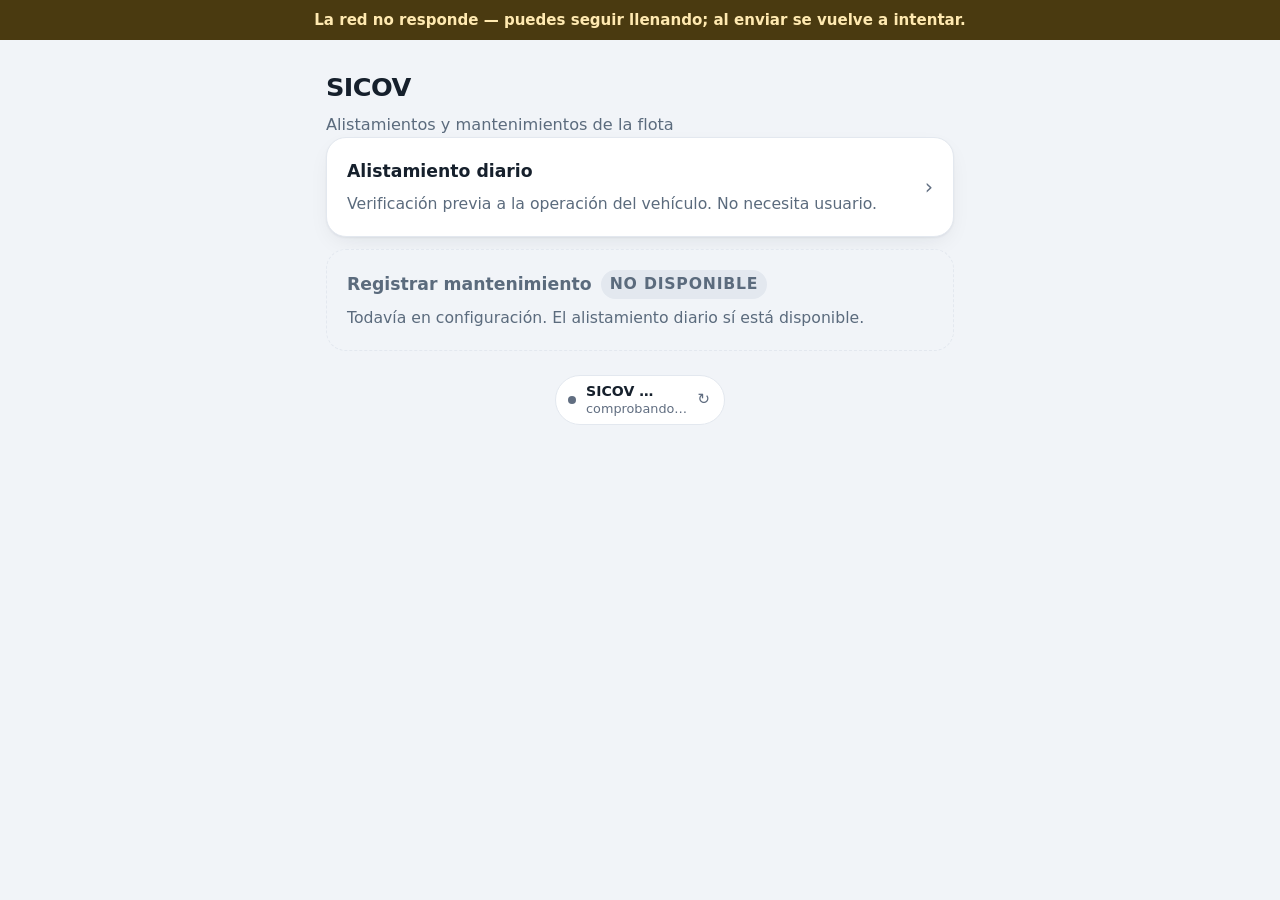
==== commit 9e4f6caa: "La portada apaga mantenimiento mientras falte la configuracion Llevaba al taller a una pantalla que " ====
--- a/index.html
+++ b/index.html
@@ -41,10 +41,13 @@
       </div>
       <span class="flecha" aria-hidden="true">›</span>
     </a>
-    <a class="opcion" href="./mantenimiento.html">
+    <a class="opcion" href="./mantenimiento.html" id="op-mantenimiento">
       <div>
-        <strong>Registrar mantenimiento</strong>
-        <span>Trabajos ejecutados sobre la flota. Requiere iniciar sesión.</span>
+        <strong>
+          Registrar mantenimiento
+          <span class="etiqueta-estado" id="estado-mantenimiento" hidden>No disponible</span>
+        </strong>
+        <span id="nota-mantenimiento">Trabajos ejecutados sobre la flota. Requiere iniciar sesión.</span>
       </div>
       <span class="flecha" aria-hidden="true">›</span>
     </a>
@@ -72,6 +75,30 @@
 
 <script src="./assets/comun.js"></script>
 <script>
+// --- Mantenimiento: disponible solo si la app esta configurada ---------------
+//
+// No es una bandera que alguien tenga que acordarse de cambiar: se deriva de la
+// propia configuracion. Mientras la anon key siga siendo el marcador de
+// posicion, el modulo no puede iniciar sesion, asi que la opcion se apaga; el
+// dia que se configure, se enciende sola sin tocar este archivo.
+//
+// Vale la pena apagarla aqui y no solo dentro: llevar al taller a una pantalla
+// que dice "no esta configurada" le hace recorrer el camino para nada.
+(function () {
+  const { CONFIG, $ } = window.SICOV;
+  if (CONFIG.SUPABASE_ANON_KEY !== "PEGAR_AQUI_LA_ANON_KEY") return;
+
+  const op = $("op-mantenimiento");
+  op.removeAttribute("href");          // sin href no navega
+  op.setAttribute("role", "link");
+  op.setAttribute("aria-disabled", "true");
+  op.dataset.deshabilitado = "si";
+
+  $("estado-mantenimiento").hidden = false;
+  $("nota-mantenimiento").textContent =
+    "Todavía en configuración. El alistamiento diario sí está disponible.";
+})();
+
 // El navegador avisa cuando la app se puede instalar, y solo entonces: el
 // boton no se muestra si ya esta instalada o si el navegador no lo soporta,
 // para no ofrecer algo que no va a funcionar.
--- a/assets/app.css
+++ b/assets/app.css
@@ -28,7 +28,10 @@
 :root {
   --tinta: #16202c;
   --suave: #5b6b7d;
-  --tenue: #93a1b2;
+  /* #93a1b2 daba 2.63:1 sobre blanco. AA pide 4.5:1 para texto normal, y este
+     gris lo usan las pistas, los contadores y las notas -- texto chico que ya
+     cuesta leer. #616e81 da 5.18:1 sin cambiar el tono. */
+  --tenue: #616e81;
   --linea: #e3e8ef;
   --linea-fuerte: #cdd6e0;
   --fondo: #f1f4f8;
@@ -89,7 +92,13 @@
      formas mas modernas en Android. Sin fuente web: la app tiene que abrir
      igual sin red, y una fuente que no carga deja el formulario saltando de
      tamano justo cuando el conductor empieza a tocar. */
-  font: 16px/1.5 -apple-system, BlinkMacSystemFont, "Segoe UI Variable Text",
+  /* 17px y no 16. Todo lo demas se mide en rem, asi que subir la base sube el
+     documento entero. Lo leen conductores adultos, de pie junto al bus y a
+     menudo a contraluz: 16px es el minimo para que iOS no haga zoom al
+     enfocar un campo, no un tamano comodo para leer cuarenta renglones.
+     El interlineado sube a 1.55 por lo mismo -- a esta distancia y con
+     movimiento, las lineas apretadas se saltan. */
+  font: 17px/1.55 -apple-system, BlinkMacSystemFont, "Segoe UI Variable Text",
         "Segoe UI", Roboto, system-ui, sans-serif;
   font-feature-settings: "cv11", "ss01";
   -webkit-text-size-adjust: 100%;
@@ -126,9 +135,12 @@
   margin-bottom: 16px;
   padding: 20px;
   border-radius: var(--radio);
+  /* El azul claro era #2f6fd0, y sobre el ni el blanco puro llegaba a 4.5:1
+     (daba 4.88, y el texto secundario al 62% caia a 2.86). Con #1f4d96 el
+     blanco sube a 8.20:1 y el secundario al 80% a 5.88:1. */
   background:
-    radial-gradient(120% 140% at 100% 0%, #2f6fd0 0%, rgba(47,111,208,0) 55%),
-    linear-gradient(160deg, #1d58ae 0%, #15407e 100%);
+    radial-gradient(120% 140% at 100% 0%, #1f4d96 0%, rgba(31,77,150,0) 55%),
+    linear-gradient(160deg, #1a4e9c 0%, #133a72 100%);
   color: #fff;
   box-shadow: var(--sombra-alta);
   overflow: hidden;
@@ -147,7 +159,7 @@
   font-weight: 650;
   text-transform: uppercase;
   letter-spacing: 0.1em;
-  color: rgba(255, 255, 255, 0.62);
+  color: rgba(255, 255, 255, 0.82);
 }
 .hero h1 {
   margin: 0;
@@ -169,12 +181,12 @@
 .hero-cifra span {
   font-size: 1.05rem;
   font-weight: 600;
-  color: rgba(255, 255, 255, 0.55);
+  color: rgba(255, 255, 255, 0.80);
 }
 .hero-pie {
   margin: 10px 0 0;
-  font-size: 0.82rem;
-  color: rgba(255, 255, 255, 0.72);
+  font-size: 0.92rem;
+  color: rgba(255, 255, 255, 0.86);
 }
 .hero-pie strong { color: #fff; font-variant-numeric: tabular-nums; }
 .hero-pie .fallas { color: #ffc4bd; font-weight: 650; }
@@ -191,7 +203,7 @@
   font-weight: 700;
   letter-spacing: -0.022em;
 }
-.sub { margin: 0; color: var(--suave); font-size: 0.94rem; }
+.sub { margin: 0; color: var(--suave); font-size: 1.01rem; }
 
 /* --- Paneles --- */
 .panel {
@@ -209,9 +221,11 @@
   align-items: center;
   gap: 9px;
   margin: 0 0 18px;
-  font-size: 0.74rem;
+  /* Las mayusculas se leen mas despacio que la minuscula, asi que un
+     titulo en versalitas necesita mas cuerpo del que parece. */
+  font-size: 0.84rem;
   text-transform: uppercase;
-  letter-spacing: 0.09em;
+  letter-spacing: 0.08em;
   color: var(--suave);
   font-weight: 750;
 }
@@ -227,8 +241,14 @@
 /* --- Campos --- */
 label { display: block; margin-bottom: 16px; }
 label:last-child { margin-bottom: 0; }
-.etiqueta { display: block; font-size: 0.88rem; font-weight: 600; margin-bottom: 7px; }
-.pista { display: block; font-size: 0.82rem; color: var(--suave); font-weight: 400; margin-top: 6px; }
+.etiqueta { display: block; font-size: 0.97rem; font-weight: 600; margin-bottom: 8px; }
+.pista {
+  display: block;
+  font-size: 0.92rem;
+  color: var(--suave);
+  font-weight: 400;
+  margin-top: 7px;
+}
 .pista.enlinea { display: inline; margin: 0; font-weight: 400; }
 .pista.bien { color: var(--ok); font-weight: 600; }
 
@@ -270,15 +290,117 @@
 .par > label { flex: 1; min-width: 0; }
 @media (max-width: 420px) { .par { flex-direction: column; gap: 0; } }
 
+/* --- Declaracion del conductor ---
+   Va antes que todo lo demas en el formulario, y nada mas aparece hasta que
+   este respondida. Es lo unico que el conductor afirma sobre si mismo, y lo
+   que puede acabar en un expediente si pasa algo. */
+.panel-declaracion {
+  border-color: var(--acento-borde);
+  background: linear-gradient(180deg, var(--acento-suave) 0%, var(--panel) 80px);
+}
+
+.declaracion {
+  margin: 0 0 20px;
+  padding: 0;
+  /* El fieldset trae borde y padding propios del navegador. Sin quitarlos, el
+     bloque se ve como un recuadro de formulario de 1998. */
+  border: 0;
+  min-width: 0;
+}
+.declaracion legend {
+  display: block;
+  width: 100%;
+  padding: 0;
+  margin-bottom: 14px;
+  font-size: 1.08rem;
+  font-weight: 550;
+  line-height: 1.42;
+  color: var(--tinta);
+}
+
+/* --- Si / No ---
+   Los dos del mismo tamano y con el mismo peso visual. Hacer el "Si" mas
+   grande o mas vistoso seria inducir la respuesta, y en una declaracion que
+   puede acabar en un expediente eso no es un detalle de estilo.
+
+   Grandes porque son lo primero que se toca, de pie y con prisa, y porque un
+   control que no se ve como control se salta. */
+.si-no { display: flex; gap: 12px; }
+.si-no button {
+  flex: 1;
+  display: flex;
+  flex-direction: column;
+  align-items: center;
+  justify-content: center;
+  gap: 5px;
+  min-height: 76px;
+  padding: 10px;
+  border: 2px solid var(--linea-fuerte);
+  border-radius: var(--radio-chico);
+  background: var(--campo);
+  color: var(--suave);
+  cursor: pointer;
+  transition: background-color .16s, border-color .16s, color .16s,
+              box-shadow .16s, transform .12s;
+}
+.si-no button:active { transform: scale(0.97); }
+
+.si-no-glifo {
+  display: flex;
+  align-items: center;
+  justify-content: center;
+  width: 28px; height: 28px;
+  border-radius: 50%;
+  border: 2px solid currentColor;
+  font: 700 0.95rem/1 system-ui, sans-serif;
+}
+.si-no-texto { font: 700 0.95rem/1 system-ui, sans-serif; letter-spacing: 0.01em; }
+
+/* Elegido: relleno solido y halo del mismo color. El halo es lo que hace que
+   se lea "esto quedo marcado" desde lejos y a pleno sol, donde un borde de
+   color se pierde. */
+.si-no button[data-elegido="si"] {
+  background: var(--ok-claro);
+  border-color: var(--ok-claro);
+  color: #fff;
+  box-shadow: 0 0 0 4px var(--ok-suave), 0 6px 16px -8px rgba(31, 154, 94, 0.7);
+}
+.si-no button[data-elegido="no"] {
+  background: var(--mal-claro);
+  border-color: var(--mal-claro);
+  color: #fff;
+  box-shadow: 0 0 0 4px var(--mal-suave), 0 6px 16px -8px rgba(209, 58, 48, 0.7);
+}
+.si-no button[data-elegido="si"] .si-no-glifo,
+.si-no button[data-elegido="no"] .si-no-glifo {
+  background: rgba(255, 255, 255, 0.22);
+  border-color: rgba(255, 255, 255, 0.85);
+}
+
+/* El no elegido se apaga, para que de un vistazo se lea cual quedo. */
+.declaracion[data-respondida="si"] .si-no button:not([data-elegido]) {
+  opacity: 0.4;
+  border-color: var(--linea);
+}
+
+.declaracion[data-error="si"] .si-no button { border-color: var(--mal-borde); }
+
+/* Entrada del resto del formulario al responder las dos. Aparece deslizando
+   para que se vea de donde salio, en vez de materializarse de golpe. */
+#resto { animation: surgir .34s cubic-bezier(.22,.61,.36,1) backwards; }
+@media (prefers-reduced-motion: reduce) {
+  #resto { animation: none; }
+}
+
 /* --- Campo con error ---
    El mensaje va pegado a su campo. Un aviso suelto arriba que dice "faltan
    datos" obliga a recorrer el formulario buscando cual es. */
 .error-campo {
   display: flex;
   align-items: flex-start;
-  gap: 6px;
-  margin-top: 7px;
-  font-size: 0.85rem;
+  gap: 7px;
+  margin-top: 8px;
+  font-size: 0.94rem;
   line-height: 1.35;
   font-weight: 550;
   color: var(--mal);
@@ -313,7 +435,7 @@
   display: block;
   margin-top: 6px;
   text-align: right;
-  font-size: 0.78rem;
+  font-size: 0.86rem;
   color: var(--tenue);
   font-variant-numeric: tabular-nums;
 }
@@ -365,7 +487,7 @@
   border-top: 1px solid var(--mal-borde);
   background: transparent;
   color: var(--tinta);
-  font: 500 0.92rem/1.35 system-ui, sans-serif;
+  font: 500 1.01rem/1.4 system-ui, sans-serif;
   text-align: left;
   cursor: pointer;
 }
@@ -467,14 +589,14 @@
 .bloque-nombre {
   flex: 1;
   min-width: 0;
-  font-size: 0.95rem;
+  font-size: 1.06rem;
   font-weight: 650;
   line-height: 1.25;
   letter-spacing: -0.01em;
 }
 .bloque-cuenta {
   flex-shrink: 0;
-  font: 700 0.75rem/1 system-ui, sans-serif;
+  font: 700 0.84rem/1 system-ui, sans-serif;
   padding: 5px 9px;
   border-radius: 99px;
   background: var(--fondo);
@@ -551,7 +673,7 @@
   border-radius: 99px;
   background: var(--ok-suave);
   color: var(--ok);
-  font: 650 0.87rem/1.2 system-ui, sans-serif;
+  font: 650 0.97rem/1.25 system-ui, sans-serif;
   cursor: pointer;
   transition: background-color .15s, transform .12s;
 }
@@ -591,9 +713,11 @@
 .item-texto {
   flex: 1 1 58%;
   min-width: 0;
-  font-size: 0.93rem;
+  /* Por encima de la base: es el texto que el conductor lee cuarenta veces,
+     y de los que no puede adivinar por contexto. */
+  font-size: 1.04rem;
   font-weight: 500;
-  line-height: 1.3;
+  line-height: 1.35;
 }
 
 /* Lo ya resuelto recede para que resalte lo que falta. */
@@ -611,8 +735,8 @@
   /* Ocupa la fila entera del grid. Sin esto volveria a competir por el ancho
      con el texto y el switch. */
   grid-column: 1 / -1;
-  min-height: 46px;
-  font-size: 0.94rem;
+  min-height: 50px;
+  font-size: 1rem;
 }
 
 /* --- El switch OK / Falla ---
@@ -899,7 +1023,7 @@
   isolation: isolate;
   padding: 10px 16px;
   padding-top: calc(10px + env(safe-area-inset-top, 0px));
-  font: 600 0.85rem/1.3 system-ui, sans-serif;
+  font: 600 0.94rem/1.35 system-ui, sans-serif;
   text-align: center;
 }
 .cinta.sinred { background: #4a3a10; color: #ffe9b0; }
@@ -982,12 +1106,12 @@
   line-height: 1.25;
 }
 .version-num {
-  font-size: 0.8rem;
+  font-size: 0.88rem;
   font-weight: 650;
   color: var(--tinta);
   font-variant-numeric: tabular-nums;
 }
-.version-nota { font-size: 0.72rem; color: var(--tenue); }
+.version-nota { font-size: 0.8rem; color: var(--tenue); }
 .version-refrescar {
   flex-shrink: 0;
   font-size: 0.95rem;
@@ -1038,9 +1162,43 @@
 }
 .opcion:active { transform: scale(0.99); }
 .opcion > div { flex: 1; min-width: 0; }
-.opcion strong { display: block; font-size: 1.08rem; font-weight: 700; margin-bottom: 5px; }
-.opcion span { color: var(--suave); font-size: 0.9rem; line-height: 1.45; }
+.opcion strong {
+  display: flex;
+  align-items: center;
+  flex-wrap: wrap;
+  gap: 9px;
+  font-size: 1.08rem;
+  font-weight: 700;
+  margin-bottom: 5px;
+}
+.opcion span { color: var(--suave); font-size: 0.98rem; line-height: 1.45; }
 .opcion .flecha { color: var(--tenue); font-size: 1.3rem; flex-shrink: 0; }
+
+/* --- Opcion no disponible ---
+   Apagada, pero legible. Un bloque tan atenuado que no se lee obliga a tocarlo
+   para averiguar por que no sirve, que es justo lo que se quiere evitar: el
+   texto de debajo explica el motivo y tiene que poder leerse. */
+.opcion[data-deshabilitado="si"] {
+  background: var(--fondo);
+  border-style: dashed;
+  box-shadow: none;
+  cursor: default;
+}
+.opcion[data-deshabilitado="si"]:active { transform: none; }
+.opcion[data-deshabilitado="si"] strong { color: var(--suave); }
+.opcion[data-deshabilitado="si"] .flecha { visibility: hidden; }
+
+.etiqueta-estado {
+  flex-shrink: 0;
+  padding: 3px 9px;
+  border-radius: 99px;
+  background: var(--linea);
+  color: var(--suave);
+  font: 700 0.72rem/1.4 system-ui, sans-serif;
+  text-transform: uppercase;
+  letter-spacing: 0.05em;
+}
+.etiqueta-estado[hidden] { display: none; }
 
 /* Quien fija "reducir movimiento" no quiere transiciones, ni aqui ni en
    ningun otro sitio. */
